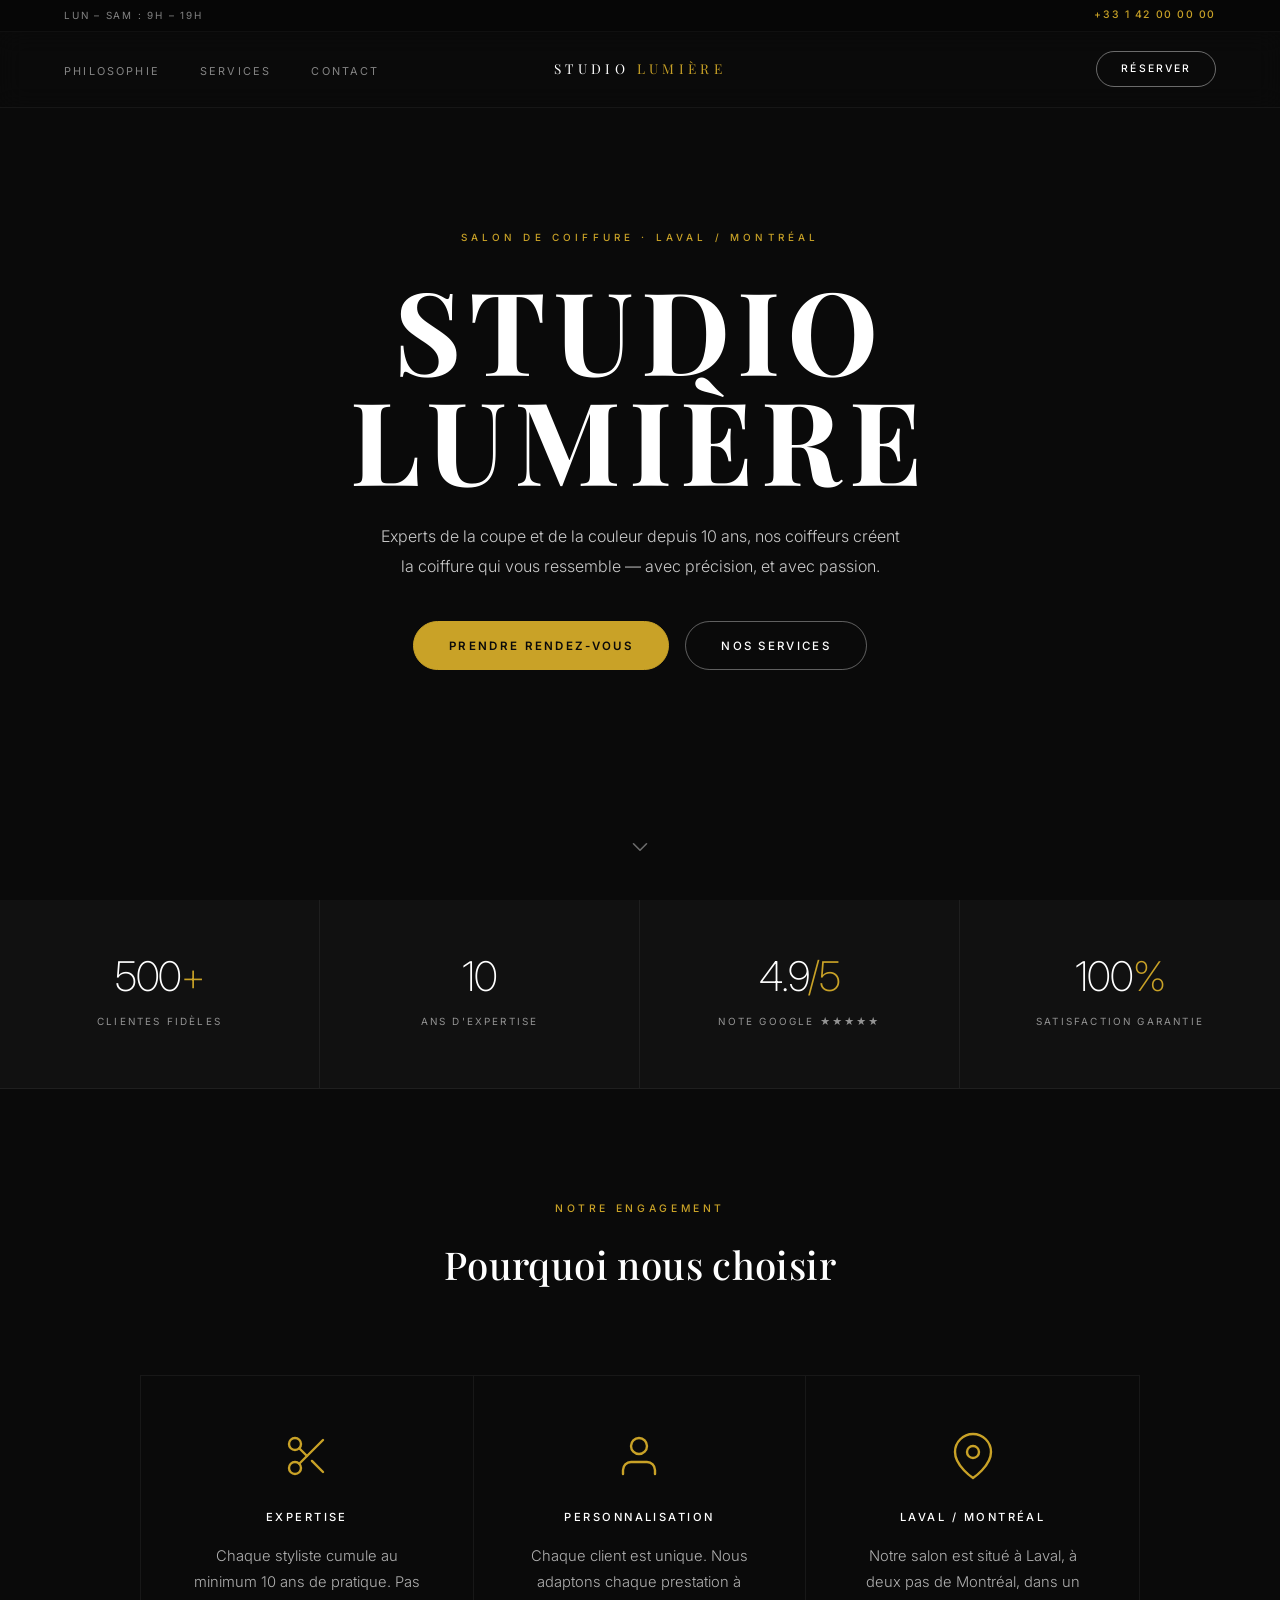
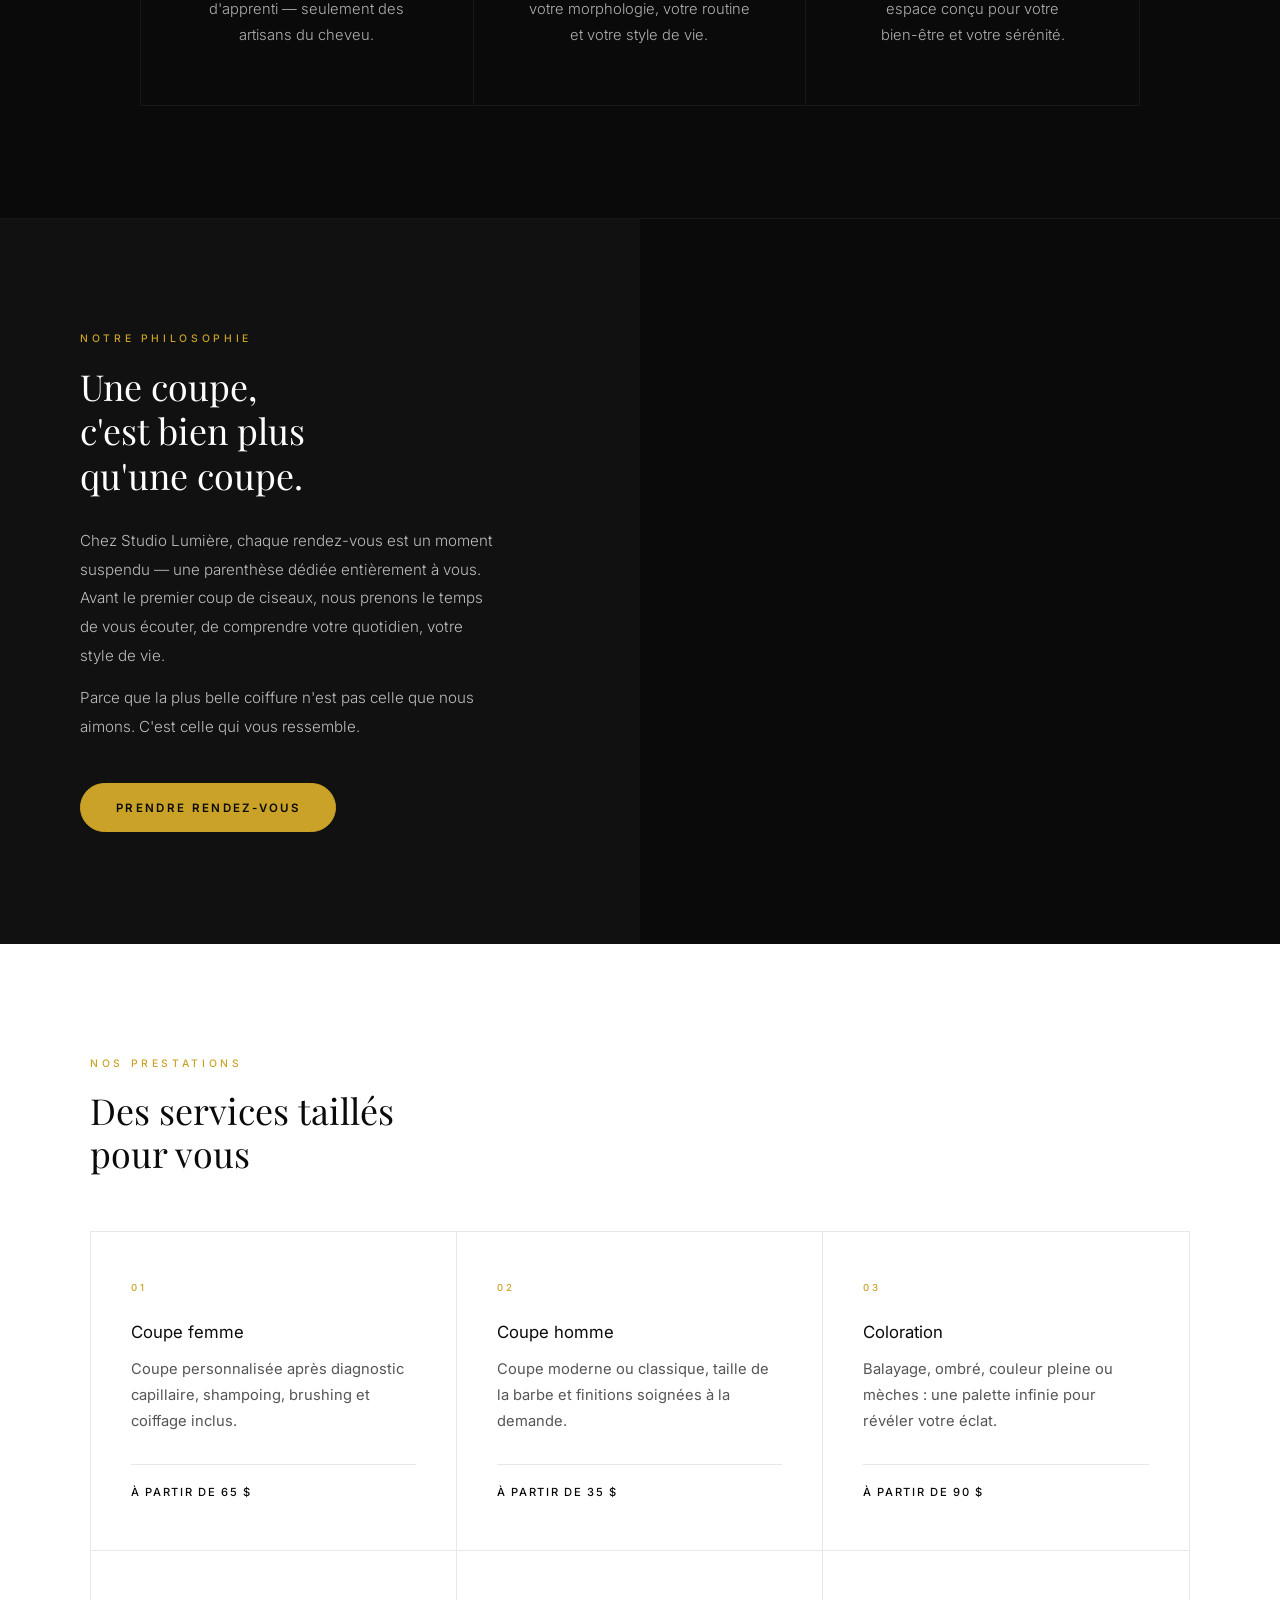
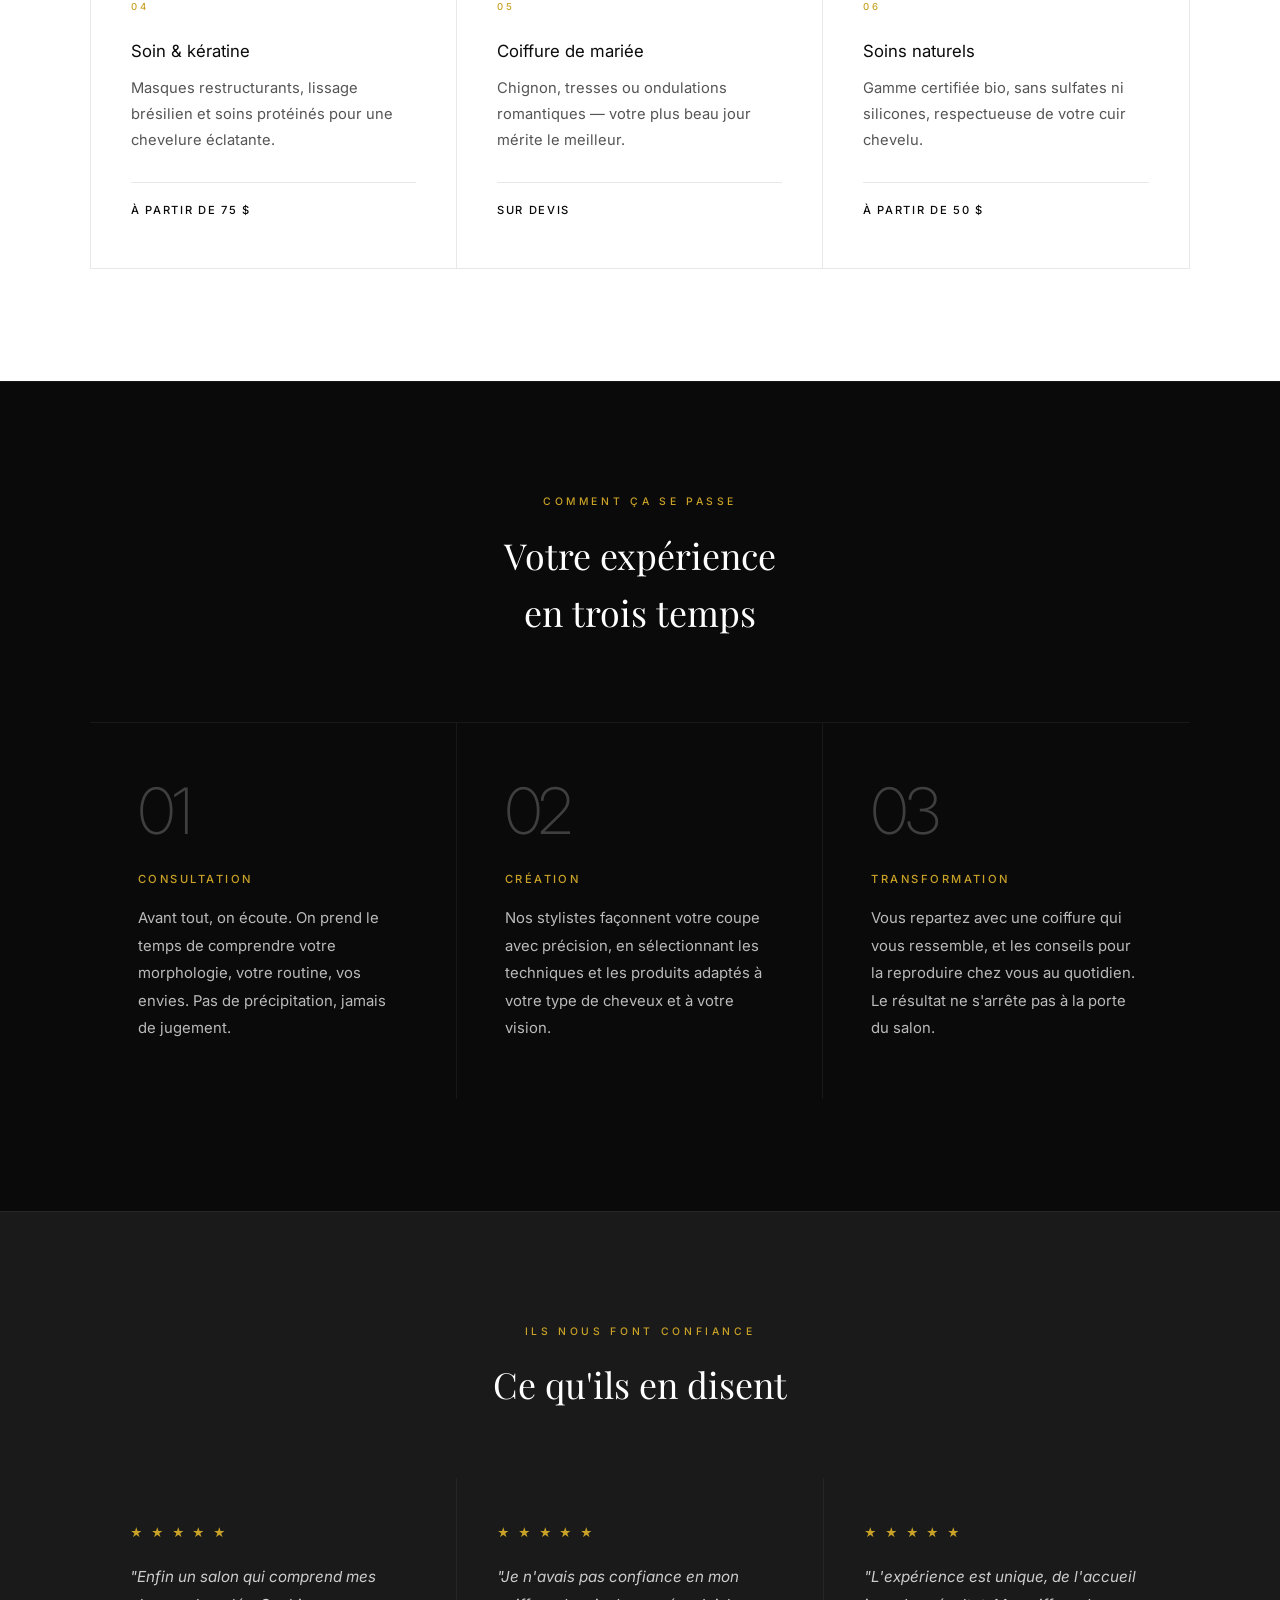
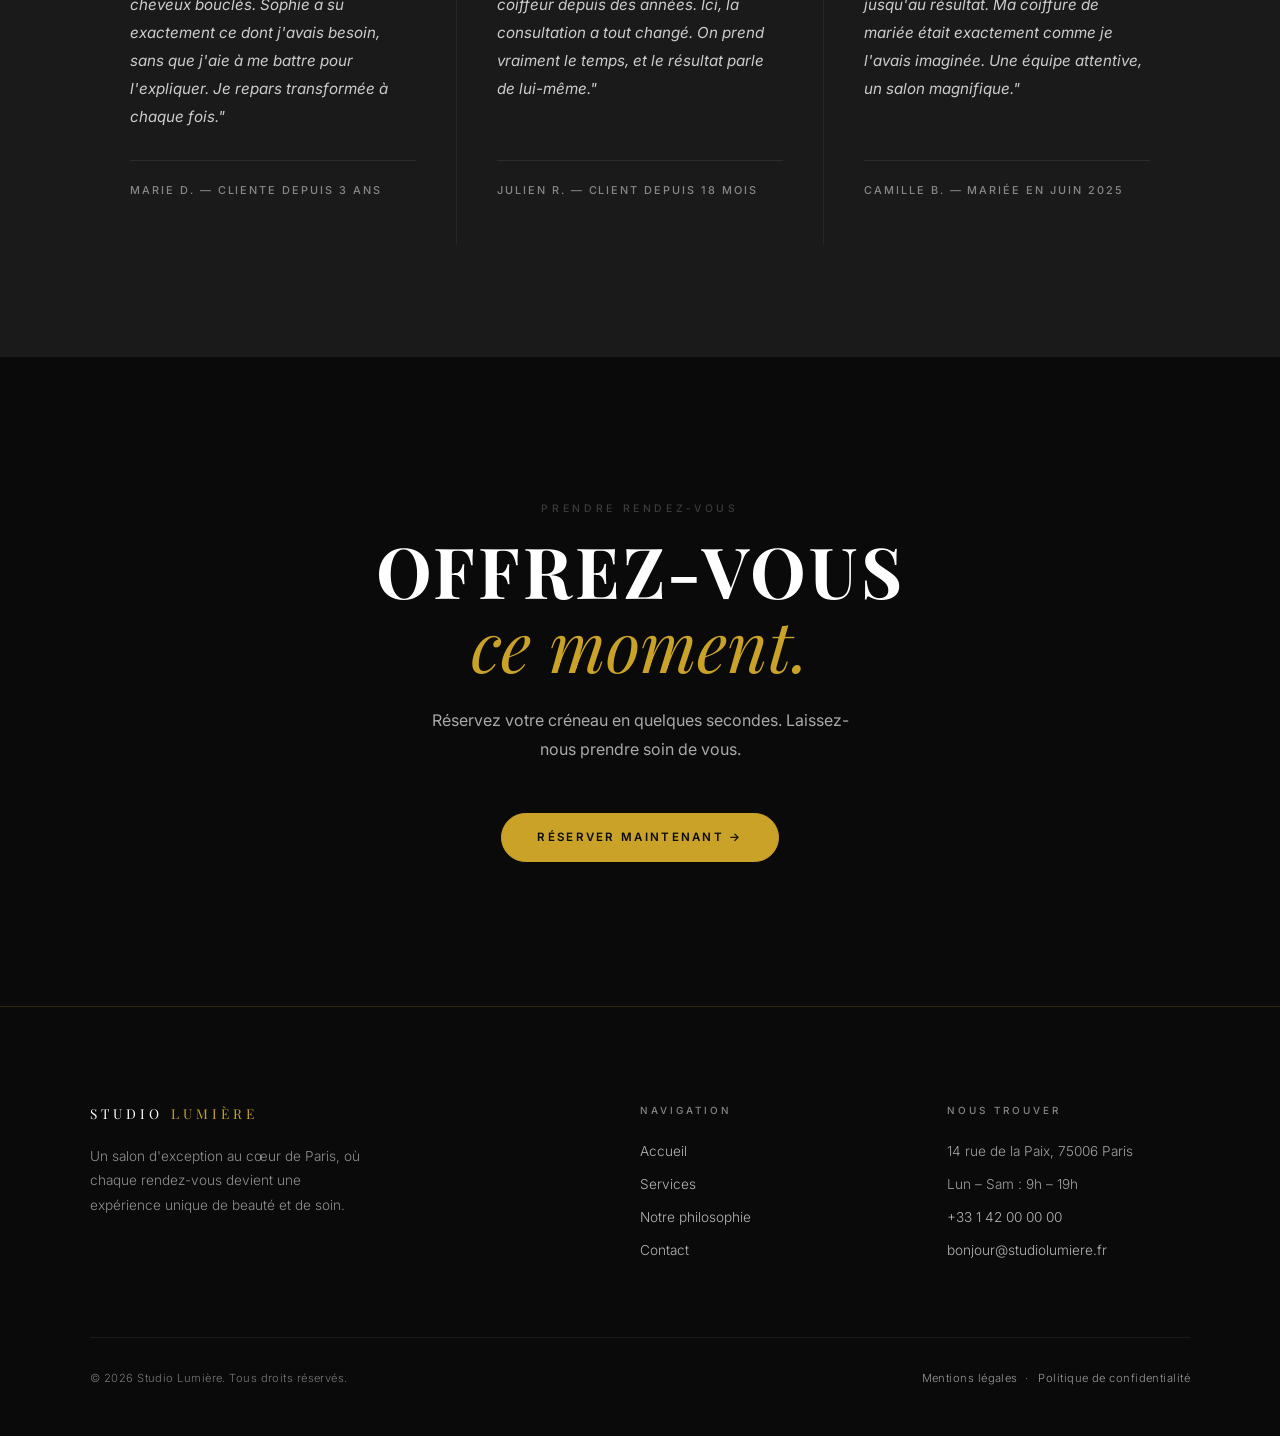
==== index.html @ d135a6b9 "Add files via upload" ====
<!DOCTYPE html>
<html lang="fr">
<head>
  <meta charset="UTF-8" />
  <meta name="viewport" content="width=device-width, initial-scale=1.0" />
  <title>Studio Lumière — Salon de Coiffure à Paris</title>
  <meta name="description" content="Studio Lumière, salon de coiffure à Laval / Montréal. Coupe, coloration, soins capillaires. Prenez rendez-vous en ligne." />
  <link rel="preconnect" href="https://fonts.googleapis.com" />
  <link rel="preconnect" href="https://fonts.gstatic.com" crossorigin />
  <link href="https://fonts.googleapis.com/css2?family=Playfair+Display:ital,wght@0,400;0,500;0,700;1,400;1,500&family=Inter:wght@300;400;500;600&display=swap" rel="stylesheet" />
  <link rel="stylesheet" href="style.css" />
  <style>

    /* ── PALETTE & TYPOGRAPHIE (override style.css) ── */
    :root {
      --gold:         #c9a227;
      --gold-dark:    #a88520;
      --black:        #0a0a0a;
      --topbar-h:     32px;
      /* Remplace Jost partout via la variable partagée */
      --font:         'Inter', 'Helvetica Neue', sans-serif;
      --font-display: 'Playfair Display', Georgia, serif;
    }

    body { background: var(--black); font-family: var(--font); }

    /* Playfair Display sur tous les titres principaux */
    .hero h1,
    .why-us-header h2,
    .promise-text h2,
    .services-header h2,
    .process-header h2,
    .testimonials-header h2,
    .cta-final h2,
    .nav-logo {
      font-family: var(--font-display);
    }

    /* ── TOP BAR ── */
    .top-bar {
      position: fixed;
      top: 0; left: 0; right: 0;
      z-index: 300;
      height: var(--topbar-h);
      background: #060606;
      display: flex;
      justify-content: space-between;
      align-items: center;
      padding: 0 4rem;
      border-bottom: 1px solid rgba(255,255,255,0.04);
    }

    .top-bar-hours {
      font-size: 0.62rem;
      letter-spacing: 0.18em;
      text-transform: uppercase;
      color: rgba(255,255,255,0.5);
      font-weight: 400;
    }

    .top-bar-phone {
      font-size: 0.65rem;
      letter-spacing: 0.15em;
      color: var(--gold);
      text-decoration: none;
      font-weight: 500;
      transition: opacity 0.2s;
    }
    .top-bar-phone:hover { opacity: 0.7; }

    /* ── NAV (3 colonnes : liens | logo | CTA) ── */
    nav {
      top: var(--topbar-h);
      display: grid;
      grid-template-columns: 1fr auto 1fr;
      align-items: center;
      padding: 1.2rem 4rem;
      background: rgba(10,10,10,0.9);
      backdrop-filter: blur(12px);
      -webkit-backdrop-filter: blur(12px);
    }

    .nav-links { justify-self: start; }

    nav .nav-logo {
      justify-self: center;
      font-size: 0.85rem;
      letter-spacing: 0.32em;
    }

    .footer-brand .nav-logo {
      justify-self: start;
      text-align: left;
    }

    .nav-cta { justify-self: end; }

    .nav-cta .btn {
      padding: 0.55rem 1.5rem;
      border-radius: 100px;
      font-size: 0.65rem;
      border-color: rgba(255,255,255,0.4);
    }
    .nav-cta .btn:hover {
      border-color: #fff;
      background: rgba(255,255,255,0.06);
    }

    /* ── PILL (modificateur) ── */
    .btn-pill { border-radius: 100px !important; }

    /* ── BOUTON OR PLEIN ── */
    .btn-gold-solid {
      background: var(--gold);
      color: #0a0a0a;
      border-color: var(--gold);
      font-weight: 600;
    }
    .btn-gold-solid:hover {
      background: var(--gold-dark);
      border-color: var(--gold-dark);
    }

    /* ── HERO ── */
    .hero {
      position: relative;
      height: 100vh;
      min-height: 620px;
      display: flex;
      align-items: center;
      justify-content: center;
      text-align: center;
      background: url('https://images.unsplash.com/photo-1560066984-138dadb4c035?w=1600&q=85') center/cover no-repeat;
      overflow: hidden;
    }

    .hero-overlay {
      position: absolute;
      inset: 0;
      background: linear-gradient(
        160deg,
        rgba(10,10,10,0.78) 0%,
        rgba(10,10,10,0.52) 45%,
        rgba(10,10,10,0.85) 100%
      );
    }

    .hero-content {
      position: relative;
      z-index: 2;
      padding: 0 2rem;
      max-width: 920px;
    }

    .hero-eyebrow {
      display: block;
      font-size: 0.62rem;
      letter-spacing: 0.42em;
      text-transform: uppercase;
      color: var(--gold);
      font-weight: 500;
      margin-bottom: 1.8rem;
    }

    .hero h1 {
      font-size: clamp(3.5rem, 9vw, 8rem);
      font-weight: 700;
      text-transform: uppercase;
      color: #fff;
      letter-spacing: 0.07em;
      line-height: 0.95;
      margin-bottom: 1.8rem;
    }

    .hero-desc {
      font-size: 1rem;
      line-height: 1.85;
      color: rgba(255,255,255,0.78);
      font-weight: 300;
      max-width: 520px;
      margin: 0 auto 2.5rem;
    }

    .hero-actions {
      display: flex;
      gap: 1rem;
      align-items: center;
      justify-content: center;
      flex-wrap: wrap;
    }

    /* Flèche scroll animée */
    @keyframes scrollBounce {
      0%, 100% { transform: translateX(-50%) translateY(0);  opacity: 0.35; }
      50%       { transform: translateX(-50%) translateY(8px); opacity: 0.75; }
    }

    .scroll-indicator {
      position: absolute;
      bottom: 2.5rem;
      left: 50%;
      transform: translateX(-50%);
      z-index: 2;
      color: rgba(255,255,255,0.4);
      animation: scrollBounce 2.2s ease-in-out infinite;
      cursor: pointer;
    }

    .scroll-indicator svg { width: 26px; height: 26px; display: block; }

    /* ── STATS ── */
    .stats {
      display: grid;
      grid-template-columns: repeat(4, 1fr);
      background: #111;
      border-bottom: 1px solid rgba(255,255,255,0.06);
    }

    .stat {
      padding: 3.5rem 2rem;
      text-align: center;
      border-right: 1px solid rgba(255,255,255,0.06);
    }
    .stat:last-child { border-right: none; }

    .stat-number {
      font-size: clamp(2rem, 3.2vw, 3rem);
      font-weight: 200;
      color: #fff;
      display: block;
      letter-spacing: -0.03em;
      line-height: 1;
      margin-bottom: 0.6rem;
    }
    .stat-number .accent { color: var(--gold); }

    .stat-label {
      font-size: 0.62rem;
      letter-spacing: 0.22em;
      text-transform: uppercase;
      color: rgba(255,255,255,0.55);
      font-weight: 400;
    }

    /* ── POURQUOI NOUS CHOISIR ── */
    .why-us {
      background: var(--black);
      padding: 7rem 4rem;
      border-bottom: 1px solid rgba(255,255,255,0.06);
    }

    .why-us-header {
      text-align: center;
      margin-bottom: 5rem;
    }

    .why-us-header h2 {
      font-size: clamp(1.8rem, 3vw, 2.6rem);
      font-weight: 500;
      color: #fff;
      letter-spacing: 0.01em;
      margin-top: 0.8rem;
    }

    .why-grid {
      display: grid;
      grid-template-columns: repeat(3, 1fr);
      max-width: 1000px;
      margin: 0 auto;
      border: 1px solid rgba(255,255,255,0.06);
    }

    .why-item {
      padding: 3.5rem 3rem;
      text-align: center;
      border-right: 1px solid rgba(255,255,255,0.06);
      transition: background 0.3s;
    }
    .why-item:last-child { border-right: none; }
    .why-item:hover { background: rgba(255,255,255,0.025); }

    .why-icon {
      width: 48px;
      height: 48px;
      margin: 0 auto 1.8rem;
      color: var(--gold);
    }

    .why-icon svg {
      width: 100%;
      height: 100%;
    }

    .why-item h3 {
      font-size: 0.7rem;
      font-weight: 500;
      color: #fff;
      text-transform: uppercase;
      letter-spacing: 0.22em;
      margin-bottom: 1rem;
    }

    .why-item p {
      font-size: 0.92rem;
      line-height: 1.8;
      color: rgba(255,255,255,0.68);
      font-weight: 300;
    }

    /* ── PROMESSE (fond charbon) ── */
    .promise {
      display: grid;
      grid-template-columns: 1fr 1fr;
    }

    .promise-text {
      padding: 7rem 5rem;
      display: flex;
      flex-direction: column;
      justify-content: center;
      background: #111;
    }

    .promise-text h2 {
      font-size: clamp(1.8rem, 2.8vw, 2.8rem);
      font-weight: 400;
      line-height: 1.25;
      color: #fff;
      letter-spacing: 0;
      margin-bottom: 1.8rem;
    }

    .promise-text p {
      font-size: 0.95rem;
      line-height: 1.9;
      color: rgba(255,255,255,0.72);
      font-weight: 300;
      max-width: 420px;
      margin-bottom: 0.8rem;
    }

    .promise-text .btn { margin-top: 1.8rem; align-self: flex-start; }

    .promise-photo {
      background: url('https://images.unsplash.com/photo-1562322140-8baeececf3df?w=900&q=85') center/cover no-repeat;
      min-height: 500px;
    }

    /* ── SERVICES (blanc — unique section de contraste) ── */
    .services {
      background: #fff;
      padding: 7rem 4rem;
    }

    .services-header {
      display: flex;
      justify-content: space-between;
      align-items: flex-end;
      max-width: 1100px;
      margin: 0 auto 3.5rem;
    }

    .services-header h2 {
      font-size: clamp(1.8rem, 2.8vw, 2.8rem);
      font-weight: 400;
      color: #0a0a0a;
      letter-spacing: 0;
      line-height: 1.2;
    }

    .services-grid {
      display: grid;
      grid-template-columns: repeat(3, 1fr);
      max-width: 1100px;
      margin: 0 auto;
      border: 1px solid #e8e8e6;
    }

    .service-card {
      background: #fff;
      padding: 3rem 2.5rem;
      border-right: 1px solid #e8e8e6;
      border-bottom: 1px solid #e8e8e6;
      transition: background 0.3s;
      position: relative;
      overflow: hidden;
    }

    .service-card::after {
      content: '';
      position: absolute;
      bottom: 0; left: 0;
      width: 0; height: 2px;
      background: var(--gold);
      transition: width 0.4s ease;
    }

    .service-card:hover { background: #f7f7f5; }
    .service-card:hover::after { width: 100%; }
    .service-card:nth-child(3n)    { border-right: none; }
    .service-card:nth-child(n+4)   { border-bottom: none; }

    .service-num {
      font-size: 0.6rem;
      letter-spacing: 0.3em;
      color: var(--gold);
      font-weight: 500;
      display: block;
      margin-bottom: 1.5rem;
    }

    .service-card h3 {
      font-size: 1.05rem;
      font-weight: 400;
      color: #0a0a0a;
      margin-bottom: 0.7rem;
    }

    .service-card p {
      font-size: 0.92rem;
      line-height: 1.75;
      color: #555;
      font-weight: 400;
      margin-bottom: 1.8rem;
    }

    .service-price {
      font-size: 0.7rem;
      font-weight: 500;
      letter-spacing: 0.15em;
      text-transform: uppercase;
      color: #0a0a0a;
      padding-top: 1.2rem;
      border-top: 1px solid #e8e8e6;
      display: block;
    }

    /* ── PROCESSUS (fond noir) ── */
    .process {
      background: var(--black);
      padding: 7rem 4rem;
      border-top: 1px solid rgba(255,255,255,0.06);
    }

    .process-header {
      text-align: center;
      max-width: 500px;
      margin: 0 auto 5rem;
    }

    .process-header h2 {
      font-size: clamp(1.8rem, 2.8vw, 2.8rem);
      font-weight: 400;
      color: #fff;
      letter-spacing: 0;
    }

    .process-grid {
      display: grid;
      grid-template-columns: repeat(3, 1fr);
      max-width: 1100px;
      margin: 0 auto;
      border-top: 1px solid rgba(255,255,255,0.06);
    }

    .process-step {
      padding: 3.5rem 3rem;
      border-right: 1px solid rgba(255,255,255,0.06);
    }
    .process-step:last-child { border-right: none; }

    .process-num {
      font-size: 4rem;
      font-weight: 200;
      color: rgba(255,255,255,0.22);
      display: block;
      line-height: 1;
      margin-bottom: 1.8rem;
      letter-spacing: -0.05em;
    }

    .process-step h3 {
      font-size: 0.7rem;
      font-weight: 500;
      color: var(--gold);
      letter-spacing: 0.22em;
      text-transform: uppercase;
      margin-bottom: 1rem;
    }

    .process-step p {
      font-size: 0.93rem;
      line-height: 1.85;
      color: rgba(255,255,255,0.72);
      font-weight: 400;
    }

    /* ── TÉMOIGNAGES (charbon) ── */
    .testimonials {
      background: #1a1a1a;
      padding: 7rem 4rem;
      border-top: 1px solid rgba(255,255,255,0.05);
    }

    .testimonials-header {
      text-align: center;
      margin-bottom: 4rem;
    }

    .testimonials-header h2 {
      font-size: clamp(1.8rem, 2.8vw, 2.8rem);
      font-weight: 400;
      color: #fff;
      letter-spacing: 0;
    }

    .testimonials-grid {
      display: grid;
      grid-template-columns: repeat(3, 1fr);
      gap: 1px;
      max-width: 1100px;
      margin: 0 auto;
      background: rgba(255,255,255,0.05);
    }

    .testimonial-card {
      background: #1a1a1a;
      padding: 2.8rem 2.5rem;
      display: flex;
      flex-direction: column;
    }

    .testimonial-stars {
      color: var(--gold);
      font-size: 0.75rem;
      letter-spacing: 0.2em;
      display: block;
      margin-bottom: 1.3rem;
    }

    .testimonial-text {
      font-size: 0.95rem;
      line-height: 1.85;
      color: rgba(255,255,255,0.78);
      font-weight: 400;
      font-style: italic;
      flex: 1;
      margin-bottom: 1.8rem;
    }

    .testimonial-author {
      font-size: 0.68rem;
      font-weight: 500;
      letter-spacing: 0.18em;
      text-transform: uppercase;
      color: rgba(255,255,255,0.48);
      padding-top: 1.3rem;
      border-top: 1px solid rgba(255,255,255,0.08);
      display: block;
    }

    /* ── CTA FINAL ── */
    .cta-final {
      background: var(--black);
      padding: 9rem 4rem;
      text-align: center;
      border-top: 1px solid rgba(255,255,255,0.06);
    }

    .cta-final .section-eyebrow { color: rgba(255,255,255,0.2); }

    .cta-final h2 {
      font-size: clamp(2.8rem, 5.5vw, 5rem);
      font-weight: 700;
      color: #fff;
      text-transform: uppercase;
      letter-spacing: 0.04em;
      line-height: 1.05;
      margin-bottom: 1.5rem;
    }

    .cta-final h2 em {
      font-style: italic;
      font-weight: 400;
      text-transform: none;
      letter-spacing: 0;
      color: var(--gold);
    }

    .cta-final p {
      font-size: 1rem;
      color: rgba(255,255,255,0.65);
      font-weight: 400;
      max-width: 440px;
      margin: 0 auto 3rem;
      line-height: 1.85;
    }

    /* ── FOOTER ── */
    footer {
      border-top: 1px solid rgba(201,162,39,0.2);
    }

    /* Meilleur contraste texte footer */
    .footer-brand p       { color: rgba(255,255,255,0.55) !important; }
    .footer-col h4        { color: rgba(255,255,255,0.5)  !important; }
    .footer-col ul li     { color: rgba(255,255,255,0.62) !important; }
    .footer-col ul li a   { color: rgba(255,255,255,0.7)  !important; }
    .footer-bottom        { color: rgba(255,255,255,0.45) !important; }
    .footer-bottom a      { color: rgba(255,255,255,0.58) !important; }

    /* ── RESPONSIVE ── */
    @media (max-width: 900px) {
      .top-bar { padding: 0 1.5rem; }
      .top-bar-hours { display: none; }

      nav {
        display: flex;
        justify-content: center;
        padding: 1rem 1.5rem;
      }
      .nav-links { display: none; }
      .nav-cta   { display: none; }

      .hero h1 { font-size: clamp(2.8rem, 10vw, 4.5rem); letter-spacing: 0.04em; line-height: 0.95; }

      .stats { grid-template-columns: repeat(2, 1fr); }
      .stat  { border-right: none; border-bottom: 1px solid rgba(255,255,255,0.06); }
      .stat:nth-child(odd)    { border-right: 1px solid rgba(255,255,255,0.06); }
      .stat:nth-child(3),
      .stat:nth-child(4)      { border-bottom: none; }

      .why-us   { padding: 5rem 1.5rem; }
      .why-grid { grid-template-columns: 1fr; }
      .why-item { border-right: none; border-bottom: 1px solid rgba(255,255,255,0.06); }
      .why-item:last-child { border-bottom: none; }

      .promise              { grid-template-columns: 1fr; }
      .promise-photo        { min-height: 300px; order: -1; }
      .promise-text         { padding: 4rem 1.5rem; }
      .promise-text p       { max-width: 100%; }

      .services             { padding: 5rem 1.5rem; }
      .services-header      { flex-direction: column; align-items: flex-start; gap: 1.5rem; }
      .services-grid        { grid-template-columns: 1fr; }
      .service-card         { border-right: none !important; }
      .service-card:last-child { border-bottom: none !important; }

      .process              { padding: 5rem 1.5rem; }
      .process-grid         { grid-template-columns: 1fr; border-top: none; }
      .process-step         { border-right: none; border-top: 1px solid rgba(255,255,255,0.06); }

      .testimonials         { padding: 5rem 1.5rem; }
      .testimonials-grid    { grid-template-columns: 1fr; }

      .cta-final            { padding: 6rem 1.5rem; }
    }
  </style>
</head>
<body>

  <!-- TOP BAR -->
  <div class="top-bar">
    <span class="top-bar-hours">Lun – Sam : 9h – 19h</span>
    <a href="tel:+33142000000" class="top-bar-phone">+33 1 42 00 00 00</a>
  </div>


  <!-- NAVIGATION (liens | logo centré | CTA pilule) -->
  <nav>
    <ul class="nav-links">
      <li><a href="#philosophie">Philosophie</a></li>
      <li><a href="#services">Services</a></li>
      <li><a href="#contact">Contact</a></li>
    </ul>

    <a href="index.html" class="nav-logo">Studio <span class="accent">Lumière</span></a>

    <div class="nav-cta">
      <a href="https://cal.com/rayan-vqnpnn" target="_blank" rel="noopener noreferrer" class="btn btn-outline-white">Réserver</a>
    </div>
  </nav>


  <!-- ① HERO — Photo pleine hauteur + overlay + nom en grand -->
  <section class="hero">
    <div class="hero-overlay"></div>

    <div class="hero-content">
      <span class="hero-eyebrow">Salon de coiffure · Laval / Montréal</span>
      <h1>Studio Lumière</h1>
      <p class="hero-desc">
        Experts de la coupe et de la couleur depuis 10 ans,
        nos coiffeurs créent la coiffure qui vous ressemble —
        avec précision, et avec passion.
      </p>
      <div class="hero-actions">
        <a href="https://cal.com/rayan-vqnpnn" target="_blank" rel="noopener noreferrer" class="btn btn-gold-solid btn-pill">Prendre rendez-vous</a>
        <a href="#services" class="btn btn-outline-white btn-pill">Nos services</a>
      </div>
    </div>

    <a href="#stats" class="scroll-indicator" aria-label="Défiler vers le bas">
      <svg viewBox="0 0 24 24" fill="none" stroke="currentColor" stroke-width="1.5" stroke-linecap="round" stroke-linejoin="round">
        <polyline points="6 9 12 15 18 9"></polyline>
      </svg>
    </a>
  </section>


  <!-- ② STATS — Preuve immédiate -->
  <div class="stats" id="stats" aria-label="Chiffres clés">
    <div class="stat">
      <span class="stat-number">500<span class="accent">+</span></span>
      <span class="stat-label">Clientes fidèles</span>
    </div>
    <div class="stat">
      <span class="stat-number">10</span>
      <span class="stat-label">Ans d'expertise</span>
    </div>
    <div class="stat">
      <span class="stat-number">4.9<span class="accent">/5</span></span>
      <span class="stat-label">Note Google ★★★★★</span>
    </div>
    <div class="stat">
      <span class="stat-number">100<span class="accent">%</span></span>
      <span class="stat-label">Satisfaction garantie</span>
    </div>
  </div>


  <!-- ③ POURQUOI NOUS CHOISIR — Différenciation -->
  <section class="why-us">
    <div class="why-us-header">
      <span class="section-eyebrow">Notre engagement</span>
      <h2>Pourquoi nous choisir</h2>
    </div>

    <div class="why-grid">
      <div class="why-item">
        <div class="why-icon">
          <svg viewBox="0 0 24 24" fill="none" stroke="currentColor" stroke-width="1.2" stroke-linecap="round" stroke-linejoin="round">
            <circle cx="6" cy="6" r="3"/>
            <circle cx="6" cy="18" r="3"/>
            <line x1="20" y1="4" x2="8.12" y2="15.88"/>
            <line x1="14.47" y1="14.48" x2="20" y2="20"/>
            <line x1="8.12" y1="8.12" x2="12" y2="12"/>
          </svg>
        </div>
        <h3>Expertise</h3>
        <p>Chaque styliste cumule au minimum 10 ans de pratique. Pas d'apprenti — seulement des artisans du cheveu.</p>
      </div>

      <div class="why-item">
        <div class="why-icon">
          <svg viewBox="0 0 24 24" fill="none" stroke="currentColor" stroke-width="1.2" stroke-linecap="round" stroke-linejoin="round">
            <path d="M20 21v-2a4 4 0 0 0-4-4H8a4 4 0 0 0-4 4v2"/>
            <circle cx="12" cy="7" r="4"/>
          </svg>
        </div>
        <h3>Personnalisation</h3>
        <p>Chaque client est unique. Nous adaptons chaque prestation à votre morphologie, votre routine et votre style de vie.</p>
      </div>

      <div class="why-item">
        <div class="why-icon">
          <svg viewBox="0 0 24 24" fill="none" stroke="currentColor" stroke-width="1.2" stroke-linecap="round" stroke-linejoin="round">
            <path d="M21 10c0 7-9 13-9 13s-9-6-9-13a9 9 0 0 1 18 0z"/>
            <circle cx="12" cy="10" r="3"/>
          </svg>
        </div>
        <h3>Laval / Montréal</h3>
        <p>Notre salon est situé à Laval, à deux pas de Montréal, dans un espace conçu pour votre bien-être et votre sérénité.</p>
      </div>
    </div>
  </section>


  <!-- ④ PROMESSE — Émotion, fond charbon -->
  <section class="promise" id="philosophie">
    <div class="promise-text">
      <span class="section-eyebrow">Notre philosophie</span>
      <h2>Une coupe,<br>c'est bien plus<br>qu'une coupe.</h2>
      <p>
        Chez Studio Lumière, chaque rendez-vous est un moment suspendu —
        une parenthèse dédiée entièrement à vous. Avant le premier coup de
        ciseaux, nous prenons le temps de vous écouter, de comprendre votre
        quotidien, votre style de vie.
      </p>
      <p>
        Parce que la plus belle coiffure n'est pas celle que nous aimons.
        C'est celle qui vous ressemble.
      </p>
      <a href="https://cal.com/rayan-vqnpnn" target="_blank" rel="noopener noreferrer" class="btn btn-gold-solid btn-pill">Prendre rendez-vous</a>
    </div>
    <div class="promise-photo" role="img" aria-label="Styliste travaillant sur une cliente"></div>
  </section>


  <!-- ⑤ SERVICES — Section blanche (contraste) -->
  <section class="services" id="services">
    <div class="services-header">
      <div>
        <span class="section-eyebrow">Nos prestations</span>
        <h2>Des services taillés<br>pour vous</h2>
      </div>
    </div>

    <div class="services-grid">
      <div class="service-card">
        <span class="service-num">01</span>
        <h3>Coupe femme</h3>
        <p>Coupe personnalisée après diagnostic capillaire, shampoing, brushing et coiffage inclus.</p>
        <span class="service-price">À partir de 65 $</span>
      </div>
      <div class="service-card">
        <span class="service-num">02</span>
        <h3>Coupe homme</h3>
        <p>Coupe moderne ou classique, taille de la barbe et finitions soignées à la demande.</p>
        <span class="service-price">À partir de 35 $</span>
      </div>
      <div class="service-card">
        <span class="service-num">03</span>
        <h3>Coloration</h3>
        <p>Balayage, ombré, couleur pleine ou mèches : une palette infinie pour révéler votre éclat.</p>
        <span class="service-price">À partir de 90 $</span>
      </div>
      <div class="service-card">
        <span class="service-num">04</span>
        <h3>Soin &amp; kératine</h3>
        <p>Masques restructurants, lissage brésilien et soins protéinés pour une chevelure éclatante.</p>
        <span class="service-price">À partir de 75 $</span>
      </div>
      <div class="service-card">
        <span class="service-num">05</span>
        <h3>Coiffure de mariée</h3>
        <p>Chignon, tresses ou ondulations romantiques — votre plus beau jour mérite le meilleur.</p>
        <span class="service-price">Sur devis</span>
      </div>
      <div class="service-card">
        <span class="service-num">06</span>
        <h3>Soins naturels</h3>
        <p>Gamme certifiée bio, sans sulfates ni silicones, respectueuse de votre cuir chevelu.</p>
        <span class="service-price">À partir de 50 $</span>
      </div>
    </div>
  </section>


  <!-- ⑥ PROCESSUS — Réassurance, fond noir -->
  <section class="process">
    <div class="process-header">
      <span class="section-eyebrow">Comment ça se passe</span>
      <h2>Votre expérience<br>en trois temps</h2>
    </div>

    <div class="process-grid">
      <div class="process-step">
        <span class="process-num">01</span>
        <h3>Consultation</h3>
        <p>Avant tout, on écoute. On prend le temps de comprendre votre morphologie, votre routine, vos envies. Pas de précipitation, jamais de jugement.</p>
      </div>
      <div class="process-step">
        <span class="process-num">02</span>
        <h3>Création</h3>
        <p>Nos stylistes façonnent votre coupe avec précision, en sélectionnant les techniques et les produits adaptés à votre type de cheveux et à votre vision.</p>
      </div>
      <div class="process-step">
        <span class="process-num">03</span>
        <h3>Transformation</h3>
        <p>Vous repartez avec une coiffure qui vous ressemble, et les conseils pour la reproduire chez vous au quotidien. Le résultat ne s'arrête pas à la porte du salon.</p>
      </div>
    </div>
  </section>


  <!-- ⑦ TÉMOIGNAGES — Preuve sociale, fond charbon -->
  <section class="testimonials">
    <div class="testimonials-header">
      <span class="section-eyebrow">Ils nous font confiance</span>
      <h2>Ce qu'ils en disent</h2>
    </div>

    <div class="testimonials-grid">
      <div class="testimonial-card">
        <span class="testimonial-stars">★ ★ ★ ★ ★</span>
        <p class="testimonial-text">"Enfin un salon qui comprend mes cheveux bouclés. Sophie a su exactement ce dont j'avais besoin, sans que j'aie à me battre pour l'expliquer. Je repars transformée à chaque fois."</p>
        <span class="testimonial-author">Marie D. — Cliente depuis 3 ans</span>
      </div>
      <div class="testimonial-card">
        <span class="testimonial-stars">★ ★ ★ ★ ★</span>
        <p class="testimonial-text">"Je n'avais pas confiance en mon coiffeur depuis des années. Ici, la consultation a tout changé. On prend vraiment le temps, et le résultat parle de lui-même."</p>
        <span class="testimonial-author">Julien R. — Client depuis 18 mois</span>
      </div>
      <div class="testimonial-card">
        <span class="testimonial-stars">★ ★ ★ ★ ★</span>
        <p class="testimonial-text">"L'expérience est unique, de l'accueil jusqu'au résultat. Ma coiffure de mariée était exactement comme je l'avais imaginée. Une équipe attentive, un salon magnifique."</p>
        <span class="testimonial-author">Camille B. — Mariée en juin 2025</span>
      </div>
    </div>
  </section>


  <!-- ⑧ CTA FINAL — Conversion, fond noir, pilule dorée -->
  <section class="cta-final">
    <span class="section-eyebrow">Prendre rendez-vous</span>
    <h2>Offrez-vous<br><em>ce moment.</em></h2>
    <p>Réservez votre créneau en quelques secondes. Laissez-nous prendre soin de vous.</p>
    <a href="https://cal.com/rayan-vqnpnn" target="_blank" rel="noopener noreferrer" class="btn btn-gold-solid btn-pill">Réserver maintenant &rarr;</a>
  </section>


  <!-- ⑨ FOOTER -->
  <footer id="contact">
    <div class="footer-grid">
      <div class="footer-brand">
        <a href="index.html" class="nav-logo">Studio <span class="accent">Lumière</span></a>
        <p>Un salon d'exception au cœur de Paris, où chaque rendez-vous devient une expérience unique de beauté et de soin.</p>
      </div>

      <div class="footer-col">
        <h4>Navigation</h4>
        <ul>
          <li><a href="index.html">Accueil</a></li>
          <li><a href="#services">Services</a></li>
          <li><a href="#philosophie">Notre philosophie</a></li>
          <li><a href="#contact">Contact</a></li>
        </ul>
      </div>

      <div class="footer-col">
        <h4>Nous trouver</h4>
        <ul>
          <li>14 rue de la Paix, 75006 Paris</li>
          <li>Lun – Sam : 9h – 19h</li>
          <li><a href="tel:+33142000000">+33 1 42 00 00 00</a></li>
          <li><a href="mailto:bonjour@studiolumiere.fr">bonjour@studiolumiere.fr</a></li>
        </ul>
      </div>
    </div>

    <div class="footer-bottom">
      <span>&copy; 2026 Studio Lumière. Tous droits réservés.</span>
      <span>
        <a href="mentions-legales.html">Mentions légales</a>&nbsp;&nbsp;·&nbsp;&nbsp;
        <a href="confidentialite.html">Politique de confidentialité</a>
      </span>
    </div>
  </footer>

</body>
</html>
---- style.css ----
/* ── RESET & VARIABLES ── */
*, *::before, *::after { box-sizing: border-box; margin: 0; padding: 0; }

:root {
  --black:       #0d0d0d;
  --white:       #ffffff;
  --off-white:   #f7f7f5;
  --grey-border: #e8e8e6;
  --grey-mid:    #888;
  --gold:        #c9a96e;
  --gold-dark:   #b08950;
  --text:        #1a1a1a;
  --text-mid:    #666;
  --font: 'Jost', 'Helvetica Neue', Arial, sans-serif;
}

html { scroll-behavior: smooth; }

body {
  font-family: var(--font);
  color: var(--text);
  background: var(--white);
  font-weight: 300;
  line-height: 1.6;
  -webkit-font-smoothing: antialiased;
}

/* ── BOUTONS ── */
.btn {
  display: inline-block;
  padding: 0.9rem 2.2rem;
  font-size: 0.72rem;
  letter-spacing: 0.2em;
  text-transform: uppercase;
  text-decoration: none;
  font-weight: 500;
  font-family: var(--font);
  transition: background 0.25s, color 0.25s, border-color 0.25s;
  cursor: pointer;
  border: 1px solid transparent;
  white-space: nowrap;
}

.btn-dark { background: var(--black); color: var(--white); border-color: var(--black); }
.btn-dark:hover { background: var(--gold); border-color: var(--gold); }

.btn-gold { background: var(--gold); color: var(--white); border-color: var(--gold); }
.btn-gold:hover { background: var(--gold-dark); border-color: var(--gold-dark); }

.btn-outline { background: transparent; color: var(--text); border-color: var(--grey-border); }
.btn-outline:hover { border-color: var(--black); }

.btn-outline-white { background: transparent; color: var(--white); border-color: rgba(255,255,255,0.35); }
.btn-outline-white:hover { border-color: rgba(255,255,255,0.9); }

/* ── NAVIGATION ── */
nav {
  position: fixed;
  top: 0; left: 0; right: 0;
  z-index: 200;
  display: flex;
  justify-content: space-between;
  align-items: center;
  padding: 1.4rem 4rem;
  background: var(--black);
  border-bottom: 1px solid rgba(255,255,255,0.05);
}

.nav-logo {
  font-family: var(--font);
  font-size: 0.85rem;
  font-weight: 400;
  letter-spacing: 0.3em;
  text-transform: uppercase;
  color: var(--white);
  text-decoration: none;
}

.nav-logo .accent { color: var(--gold); }

.nav-links {
  list-style: none;
  display: flex;
  gap: 2.5rem;
  align-items: center;
}

.nav-links > li > a {
  color: rgba(255,255,255,0.5);
  text-decoration: none;
  font-size: 0.68rem;
  letter-spacing: 0.2em;
  text-transform: uppercase;
  font-weight: 400;
  transition: color 0.2s;
}
.nav-links > li > a:hover { color: var(--white); }
.nav-links .btn { padding: 0.6rem 1.5rem; }

/* ── EYEBROW (label de section) ── */
.section-eyebrow {
  font-size: 0.65rem;
  letter-spacing: 0.35em;
  text-transform: uppercase;
  color: var(--gold);
  font-weight: 500;
  display: block;
  margin-bottom: 1rem;
}

/* ── FOOTER ── */
footer {
  background: var(--black);
  padding: 6rem 4rem 3rem;
}

.footer-grid {
  display: grid;
  grid-template-columns: 2fr 1fr 1fr;
  gap: 4rem;
  max-width: 1100px;
  margin: 0 auto 4rem;
}

.footer-brand .nav-logo {
  display: block;
  margin-bottom: 1.2rem;
}

.footer-brand p {
  font-size: 0.85rem;
  line-height: 1.8;
  color: rgba(255,255,255,0.3);
  max-width: 280px;
}

.footer-col h4 {
  font-size: 0.62rem;
  letter-spacing: 0.3em;
  text-transform: uppercase;
  font-weight: 500;
  color: rgba(255,255,255,0.3);
  margin-bottom: 1.4rem;
}

.footer-col ul { list-style: none; }

.footer-col ul li {
  margin-bottom: 0.7rem;
  font-size: 0.85rem;
  font-weight: 300;
  color: rgba(255,255,255,0.4);
}

.footer-col ul li a {
  color: rgba(255,255,255,0.5);
  text-decoration: none;
  transition: color 0.2s;
}
.footer-col ul li a:hover { color: var(--gold); }

.footer-bottom {
  border-top: 1px solid rgba(255,255,255,0.07);
  padding-top: 2rem;
  display: flex;
  justify-content: space-between;
  align-items: center;
  max-width: 1100px;
  margin: 0 auto;
  font-size: 0.7rem;
  letter-spacing: 0.04em;
  color: rgba(255,255,255,0.25);
}

.footer-bottom a {
  color: rgba(255,255,255,0.35);
  text-decoration: none;
  transition: color 0.2s;
}
.footer-bottom a:hover { color: var(--gold); }

/* ── PAGES LÉGALES ── */
.legal-hero {
  background: var(--black);
  padding: 9rem 4rem 5rem;
  max-width: 100%;
}

.legal-hero .section-eyebrow { margin-bottom: 1rem; }

.legal-hero h1 {
  font-size: clamp(2rem, 4vw, 3.2rem);
  font-weight: 200;
  color: var(--white);
  letter-spacing: -0.01em;
  line-height: 1.1;
}

.legal-content {
  max-width: 720px;
  margin: 0 auto;
  padding: 5rem 4rem;
}

.legal-intro {
  font-size: 0.95rem;
  line-height: 1.9;
  color: var(--text-mid);
  font-weight: 300;
  padding-bottom: 3rem;
  border-bottom: 1px solid var(--grey-border);
  margin-bottom: 3rem;
}

.legal-section {
  margin-bottom: 3rem;
  padding-bottom: 3rem;
  border-bottom: 1px solid var(--grey-border);
}

.legal-section:last-of-type {
  border-bottom: none;
  margin-bottom: 0;
  padding-bottom: 0;
}

.legal-section h2 {
  font-size: 0.7rem;
  font-weight: 500;
  letter-spacing: 0.22em;
  text-transform: uppercase;
  color: var(--black);
  margin-bottom: 1.4rem;
}

.legal-section p {
  font-size: 0.9rem;
  line-height: 1.9;
  color: var(--text-mid);
  font-weight: 300;
  margin-bottom: 0.8rem;
}

.legal-section p:last-child { margin-bottom: 0; }

.legal-section ul {
  list-style: none;
  padding: 0;
  margin: 0.8rem 0;
}

.legal-section ul li {
  font-size: 0.9rem;
  line-height: 1.8;
  color: var(--text-mid);
  font-weight: 300;
  padding: 0.35rem 0 0.35rem 1.3rem;
  position: relative;
}

.legal-section ul li::before {
  content: '—';
  position: absolute;
  left: 0;
  color: var(--gold);
  font-size: 0.7rem;
  top: 0.5rem;
}

.placeholder {
  display: inline-block;
  background: #fef9ec;
  border: 1px dashed #e8b84b;
  padding: 0.05em 0.45em;
  border-radius: 2px;
  font-style: italic;
  color: #8a6914;
  font-size: 0.88em;
}

.legal-update {
  font-size: 0.72rem;
  color: var(--grey-mid);
  letter-spacing: 0.08em;
  margin-top: 4rem;
  padding-top: 2rem;
  border-top: 1px solid var(--grey-border);
}

/* ── RESPONSIVE GLOBAL ── */
@media (max-width: 900px) {
  nav { padding: 1rem 1.5rem; }
  .nav-links { display: none; }

  footer { padding: 4rem 1.5rem 2.5rem; }
  .footer-grid { grid-template-columns: 1fr; gap: 2.5rem; }
  .footer-bottom { flex-direction: column; gap: 0.8rem; text-align: center; }

  .legal-hero { padding: 7rem 1.5rem 3.5rem; }
  .legal-content { padding: 3rem 1.5rem; }
}
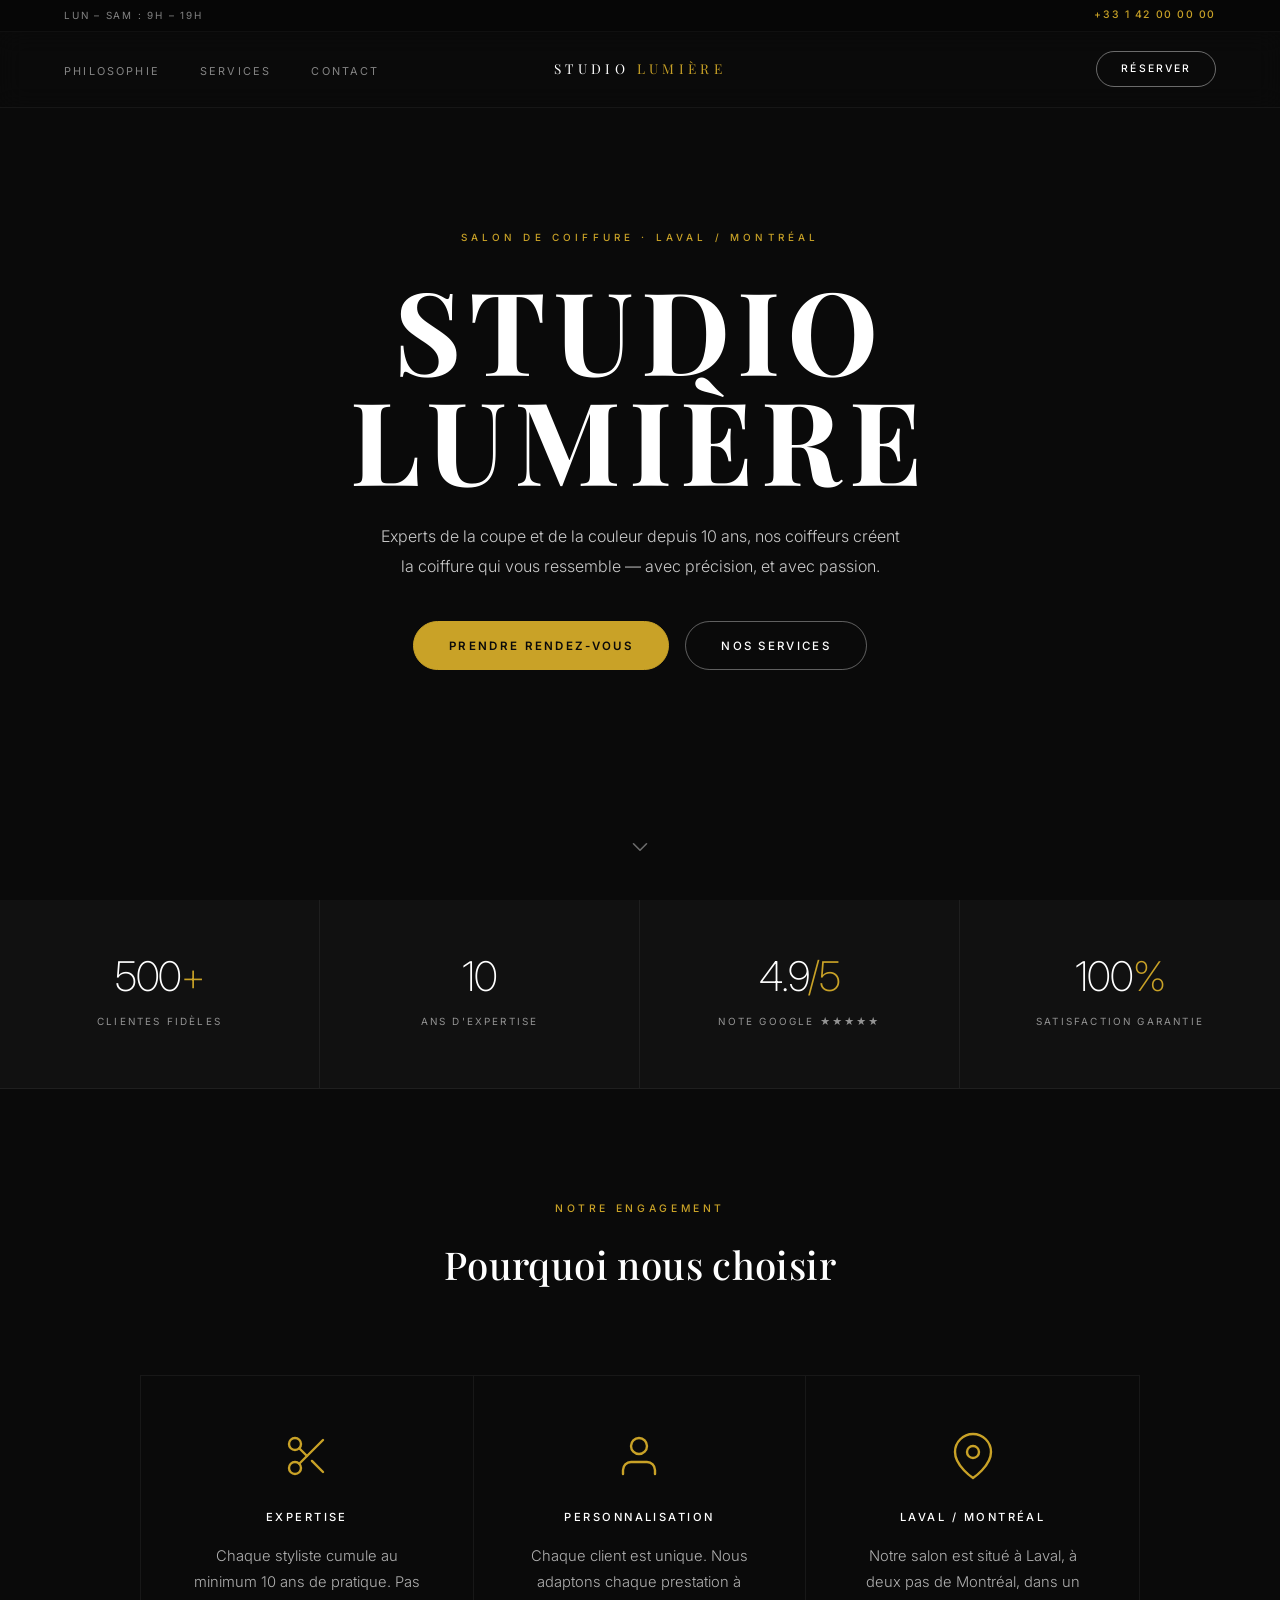
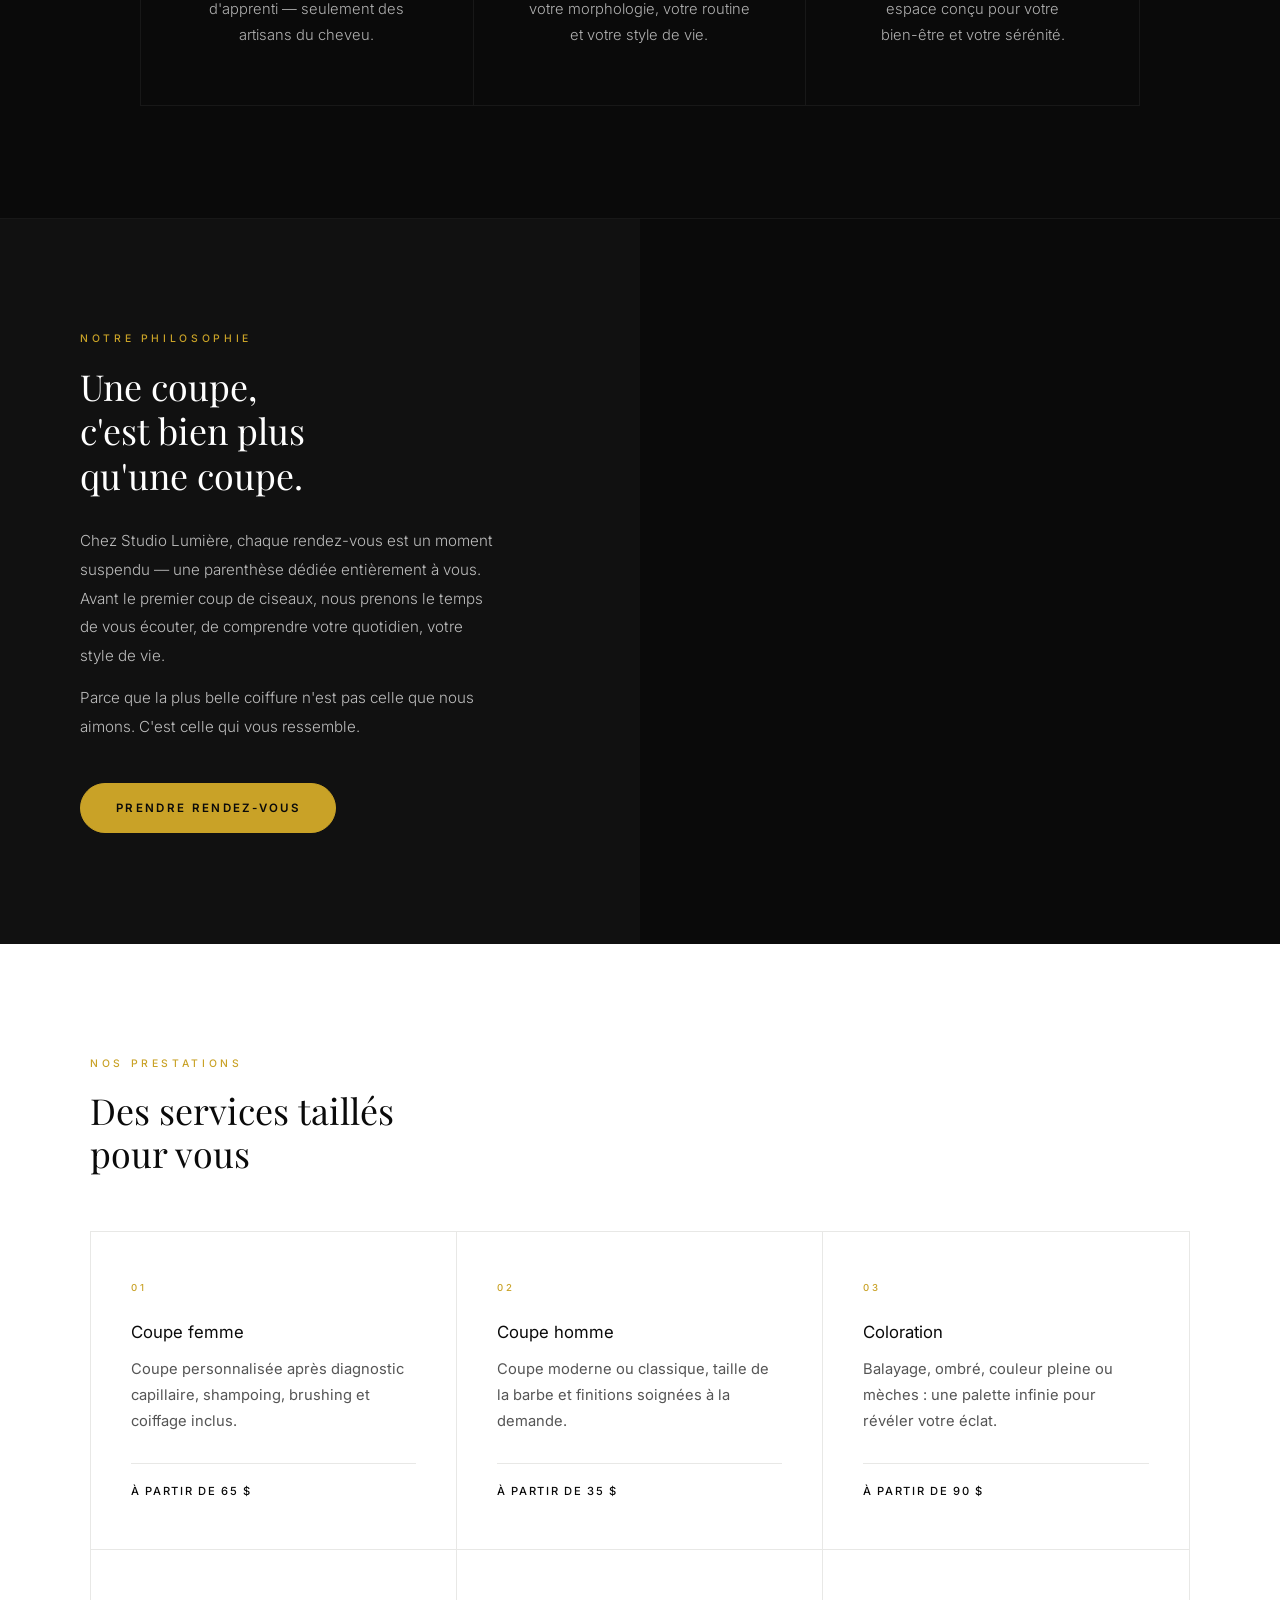
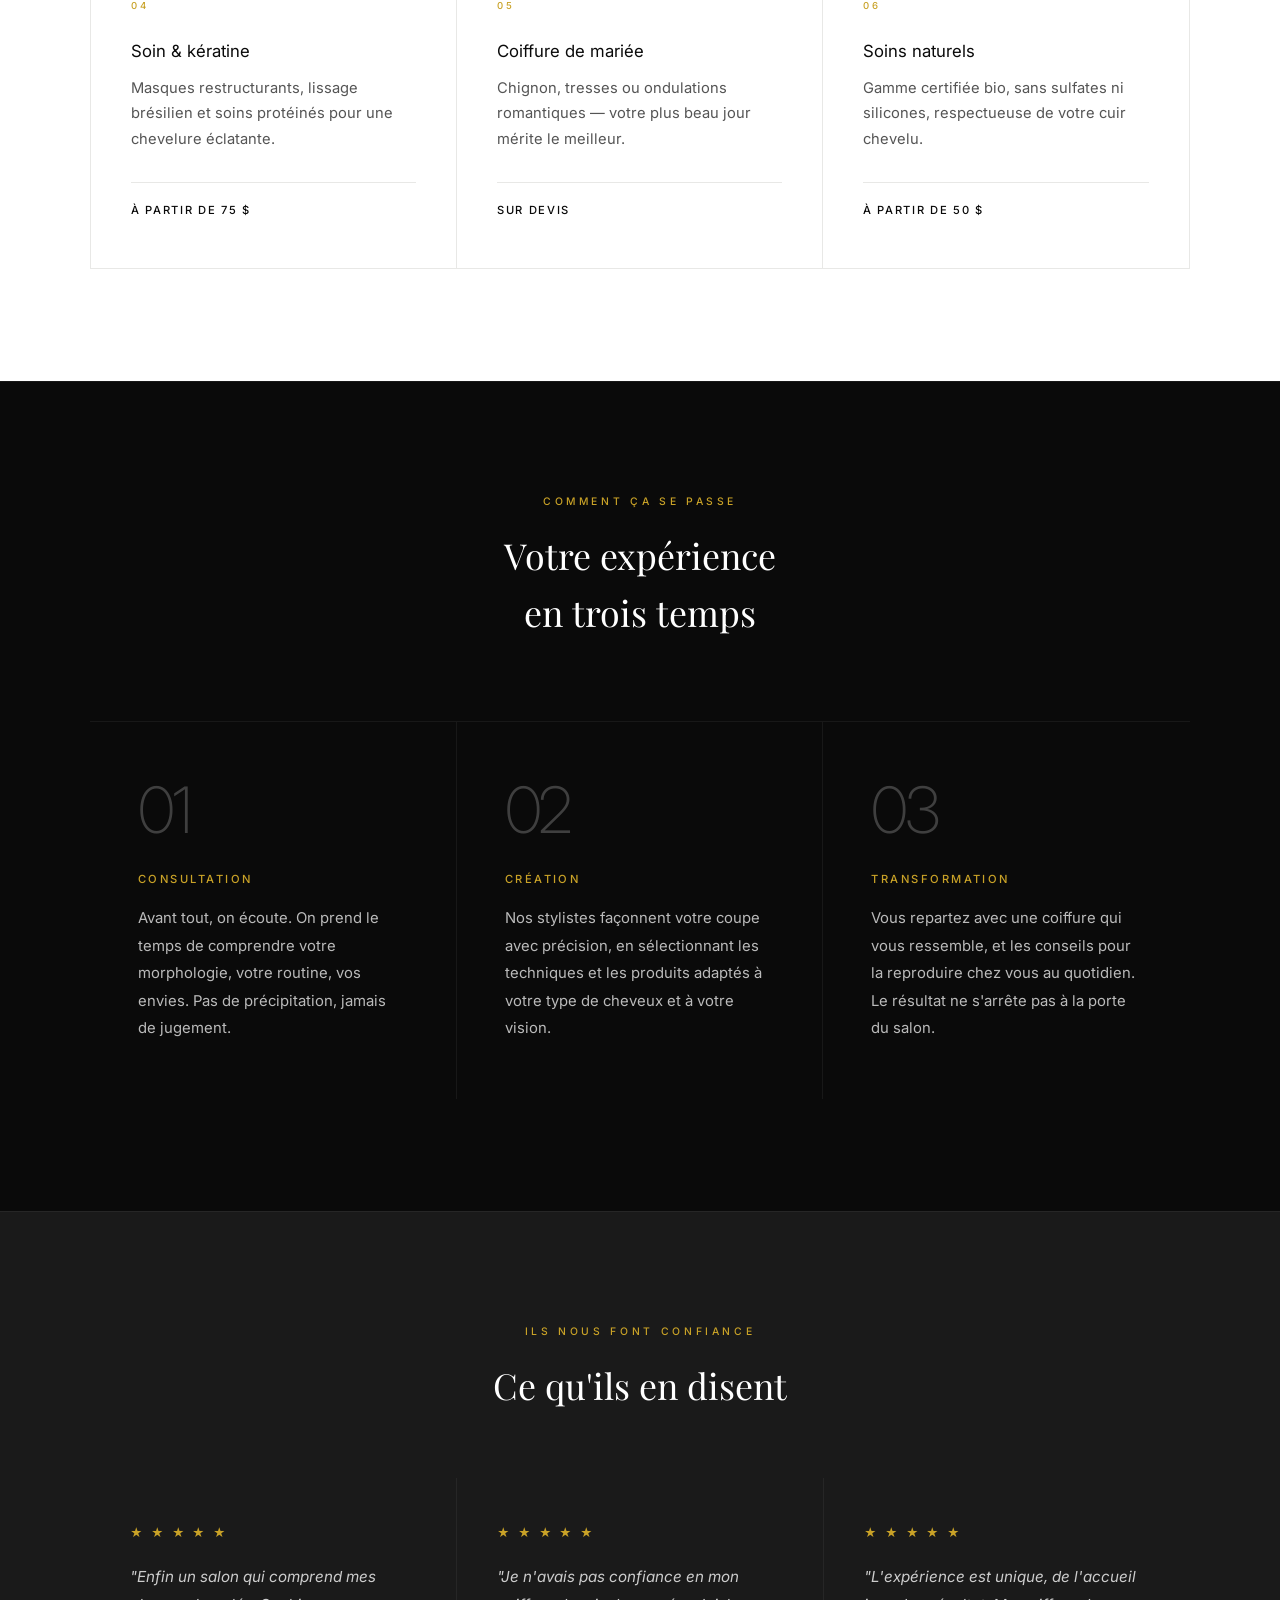
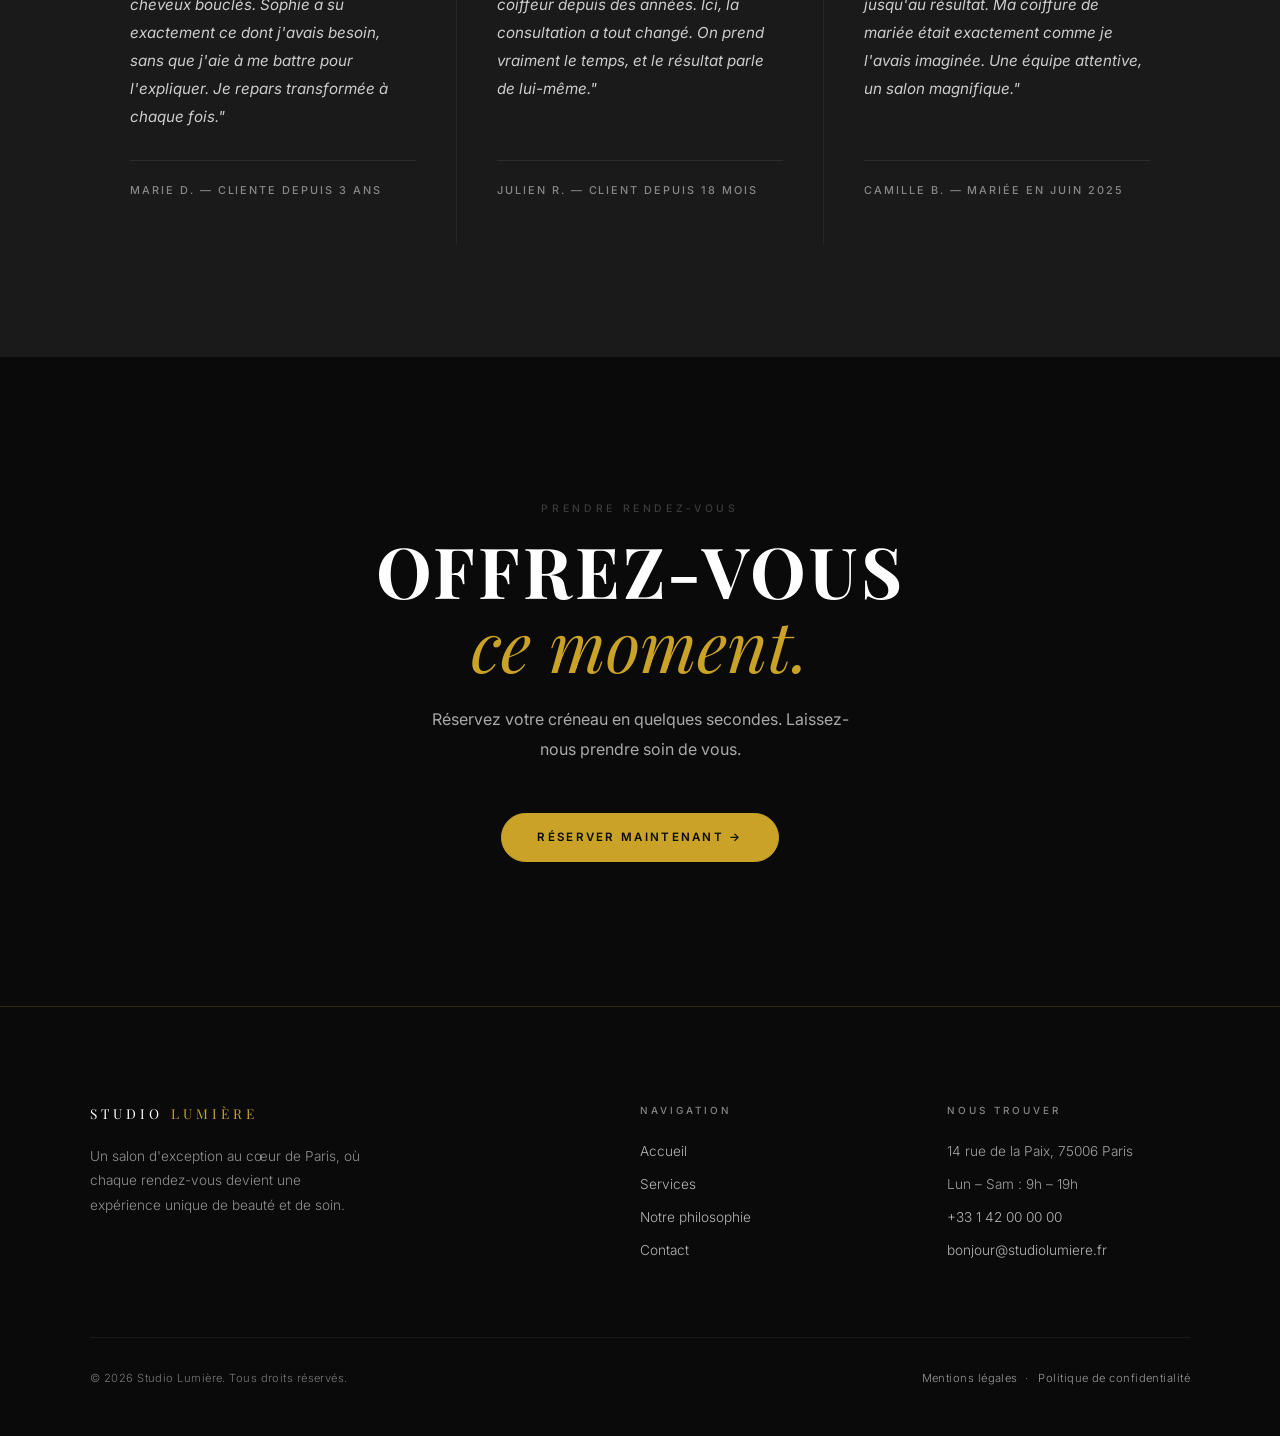
==== commit 2a692c52: "Add files via upload" ====
--- a/index.html
+++ b/index.html
@@ -9,6 +9,7 @@
   <link rel="preconnect" href="https://fonts.gstatic.com" crossorigin />
   <link href="https://fonts.googleapis.com/css2?family=Playfair+Display:ital,wght@0,400;0,500;0,700;1,400;1,500&family=Inter:wght@300;400;500;600&display=swap" rel="stylesheet" />
   <link rel="stylesheet" href="style.css" />
+  <link rel="stylesheet" href="animations.css" />
   <style>
 
     /* ── PALETTE & TYPOGRAPHIE (override style.css) ── */
@@ -948,5 +949,6 @@
     </div>
   </footer>
 
+  <script src="animations.js" defer></script>
 </body>
 </html>
--- a/animations.css
+++ b/animations.css
@@ -0,0 +1,84 @@
+/* ──────────────────────────────────────────
+   RIDEAU D'OUVERTURE
+────────────────────────────────────────── */
+
+.curtain {
+  position: fixed;
+  inset: 0;
+  z-index: 9999;
+  overflow: hidden;
+}
+
+.curtain-panel {
+  position: absolute;
+  top: 0;
+  width: 50%;
+  height: 100%;
+  background: #0a0a0a;
+  transition: transform 1.1s cubic-bezier(0.77, 0, 0.175, 1);
+  will-change: transform;
+}
+
+.curtain-panel--left  { left: 0; }
+.curtain-panel--right { right: 0; }
+
+.curtain-logo {
+  position: absolute;
+  top: 50%;
+  left: 50%;
+  transform: translate(-50%, -50%);
+  z-index: 1;
+  font-family: 'Playfair Display', Georgia, serif;
+  font-size: clamp(1rem, 2.2vw, 1.7rem);
+  font-weight: 400;
+  letter-spacing: 0.4em;
+  text-transform: uppercase;
+  color: rgba(255, 255, 255, 0.88);
+  white-space: nowrap;
+  opacity: 1;
+  transition: opacity 0.35s ease;
+  user-select: none;
+  pointer-events: none;
+}
+
+.curtain-logo .accent { color: #c9a227; }
+
+/* État ouvert */
+.curtain.is-open .curtain-panel--left  { transform: translateX(-100%); }
+.curtain.is-open .curtain-panel--right { transform: translateX(100%); }
+.curtain.is-open .curtain-logo         { opacity: 0; }
+
+
+/* ──────────────────────────────────────────
+   FADE-IN AU SCROLL
+────────────────────────────────────────── */
+
+.reveal {
+  opacity: 0;
+  transform: translateY(22px);
+  transition: opacity 0.72s ease, transform 0.72s ease;
+  will-change: opacity, transform;
+}
+
+.reveal.is-visible {
+  opacity: 1;
+  transform: translateY(0);
+}
+
+
+/* ──────────────────────────────────────────
+   ACCESSIBILITÉ — prefers-reduced-motion
+────────────────────────────────────────── */
+
+@media (prefers-reduced-motion: reduce) {
+  .curtain-panel,
+  .curtain-logo {
+    transition: none !important;
+  }
+
+  .reveal {
+    opacity: 1 !important;
+    transform: none !important;
+    transition: none !important;
+  }
+}
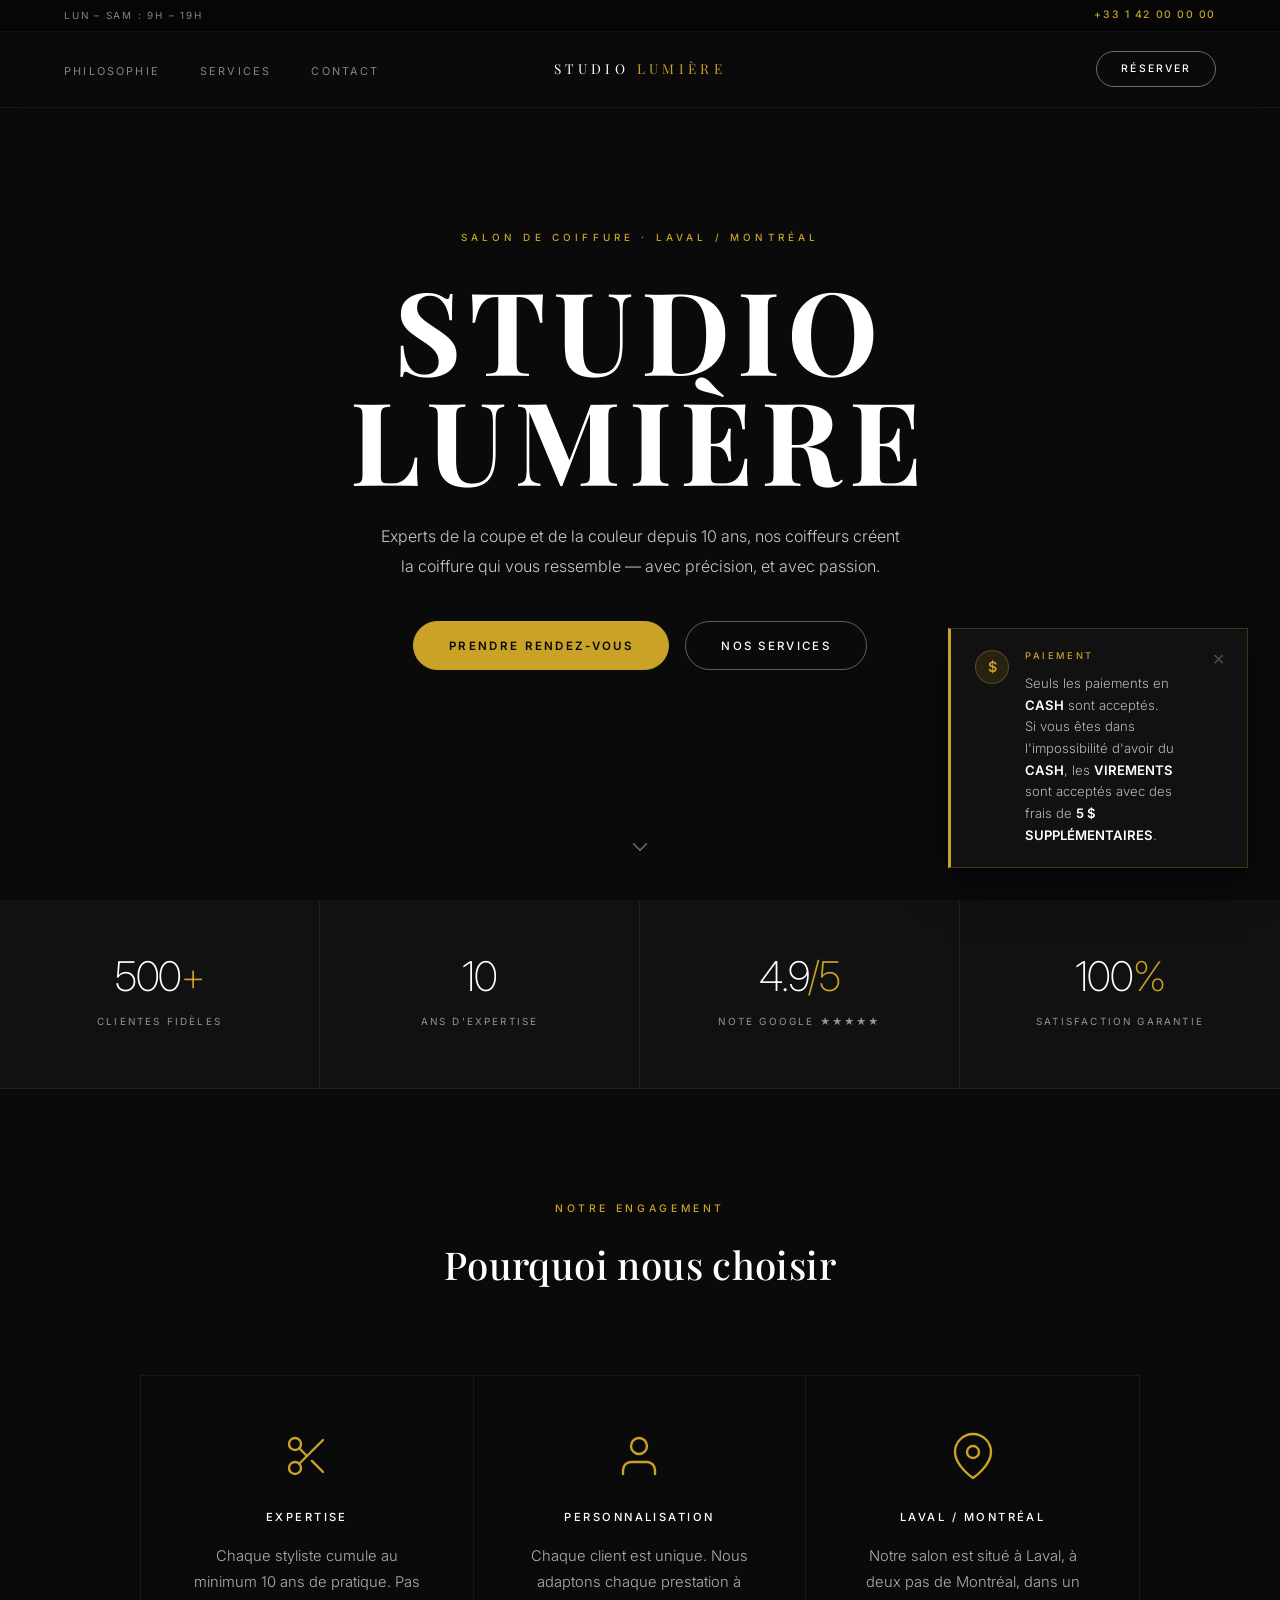
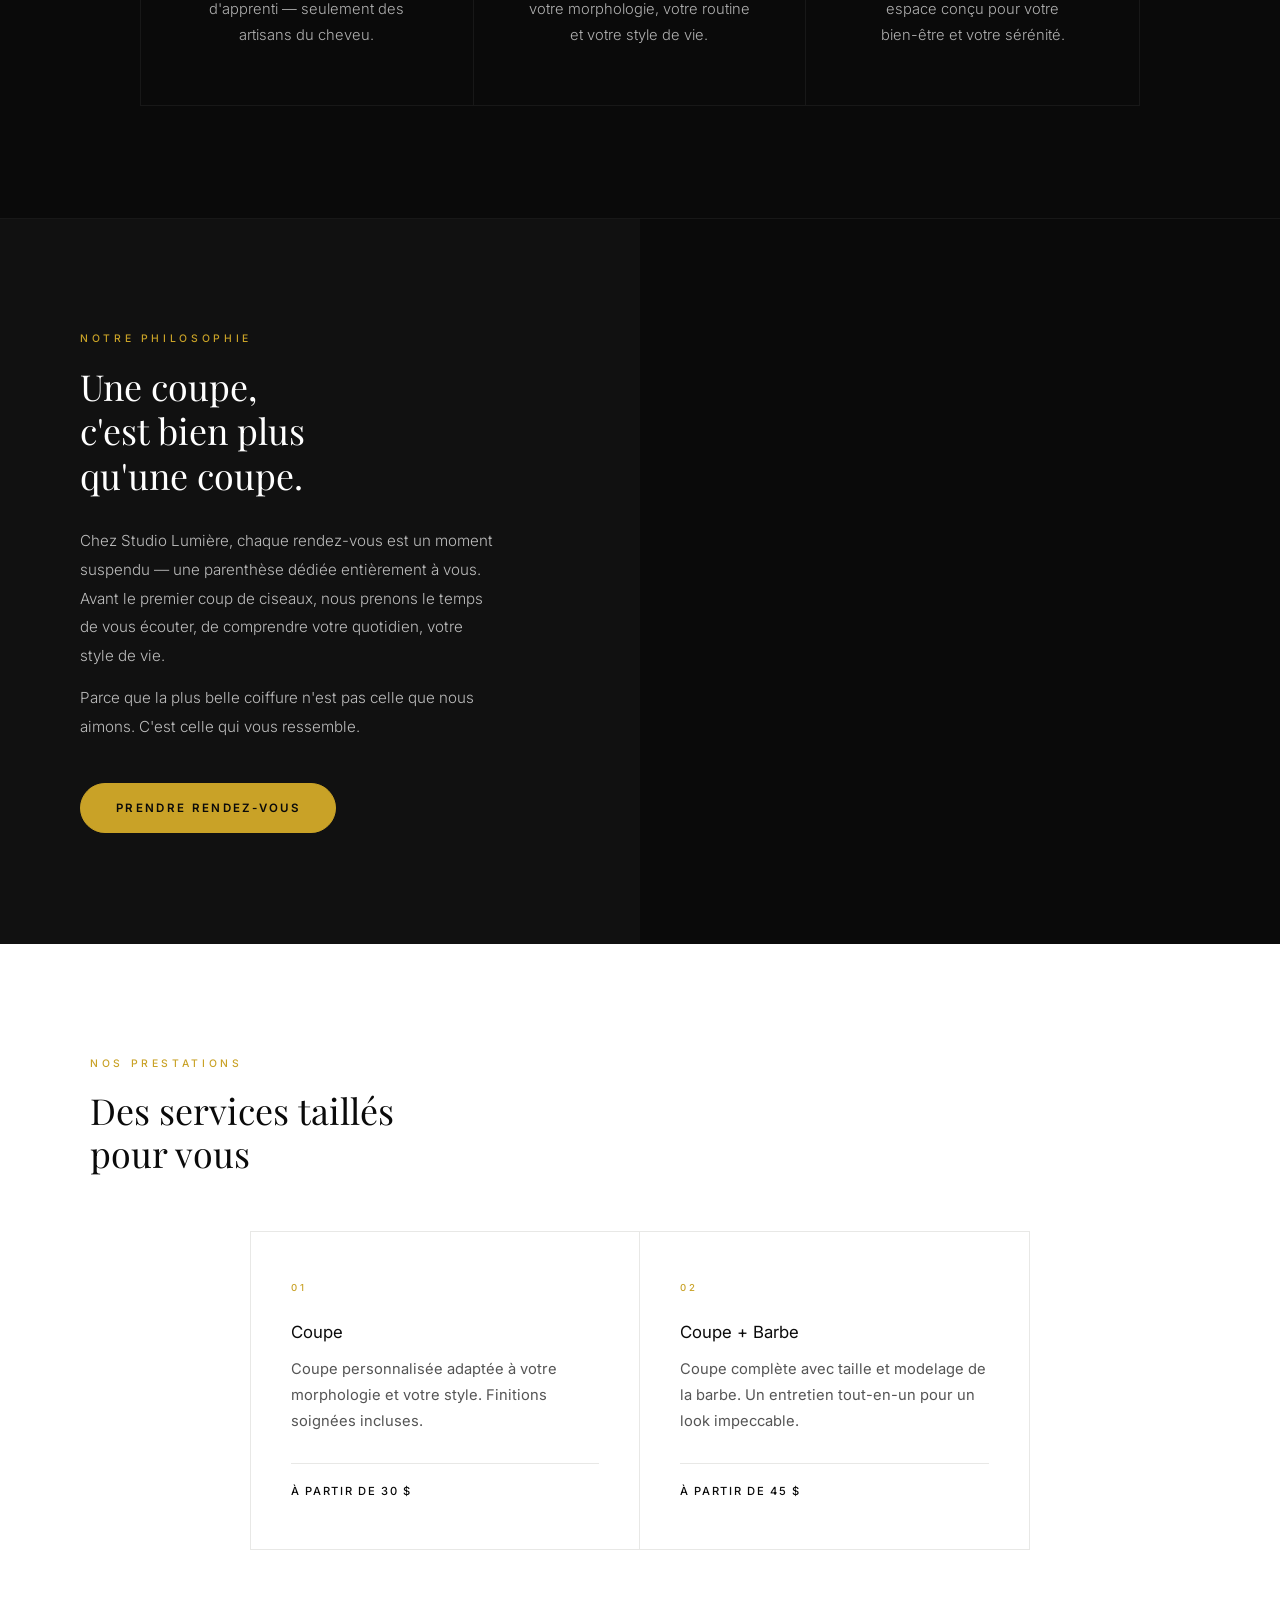
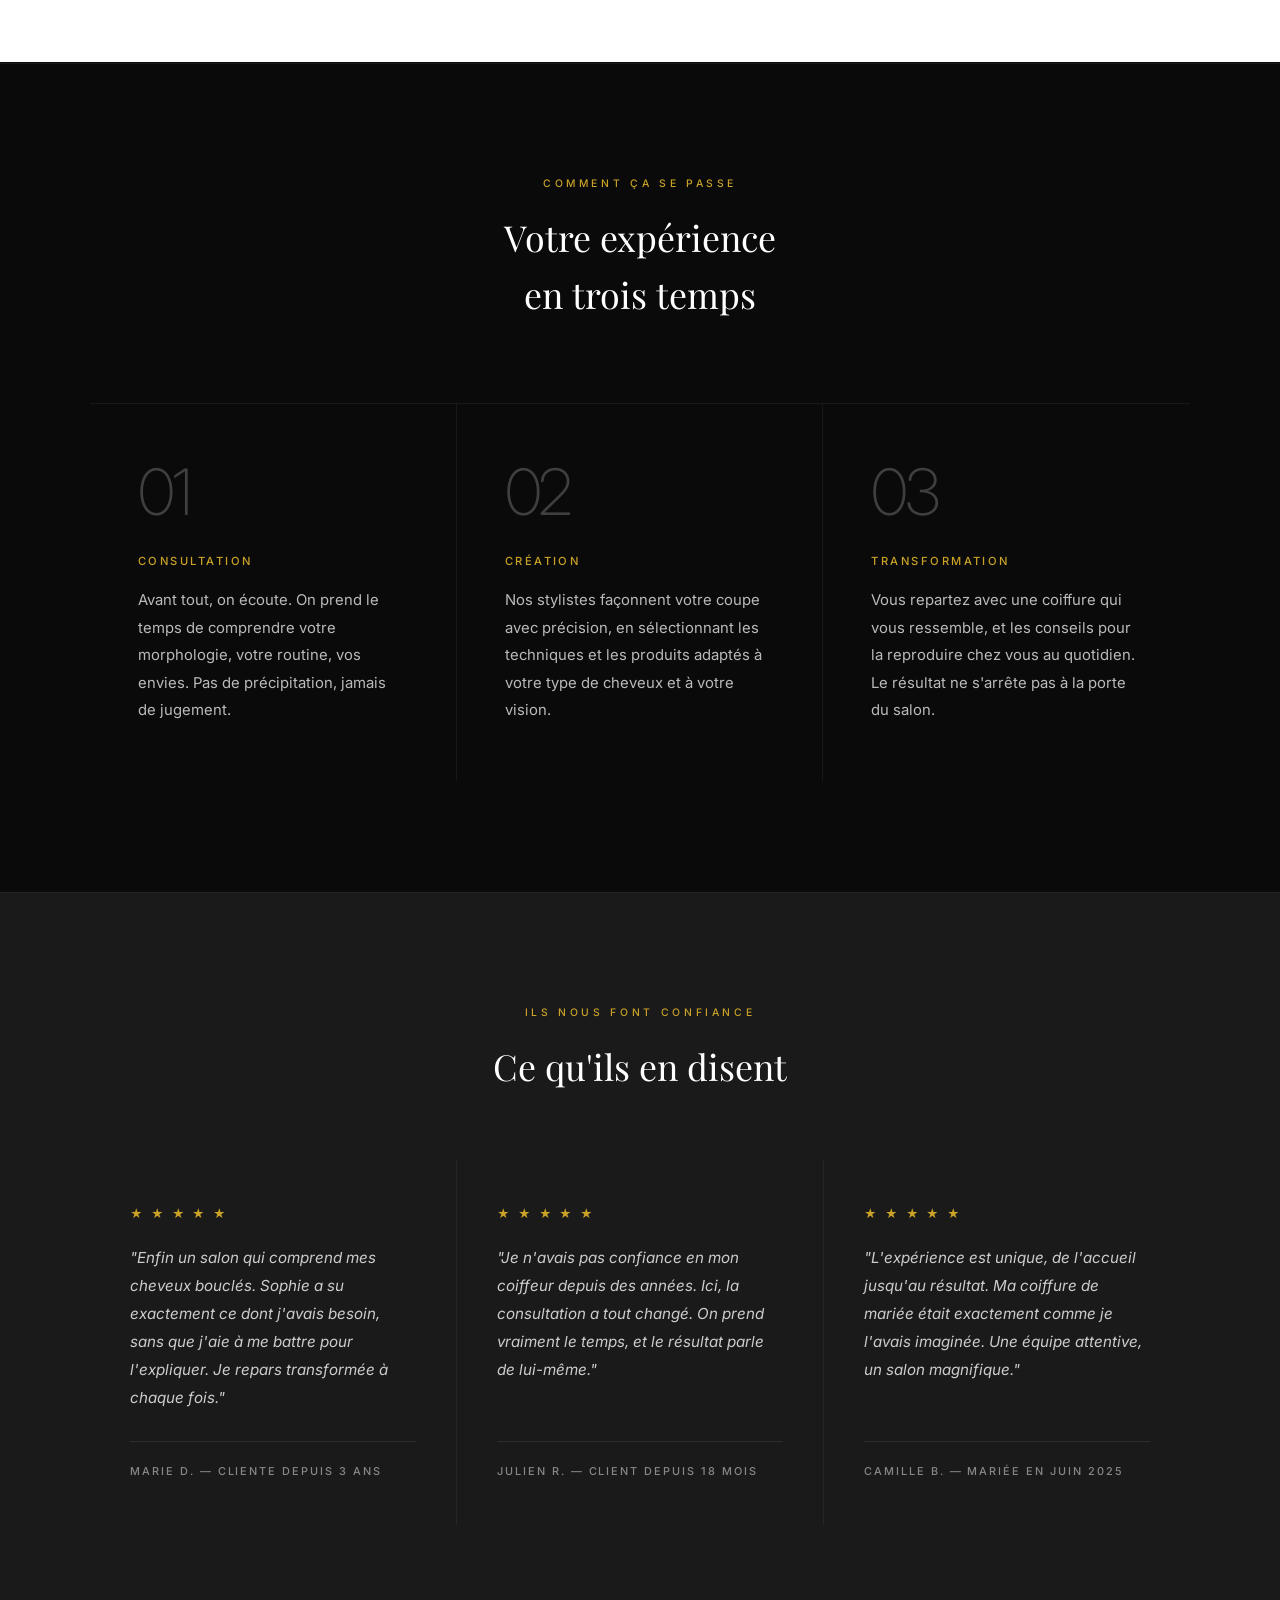
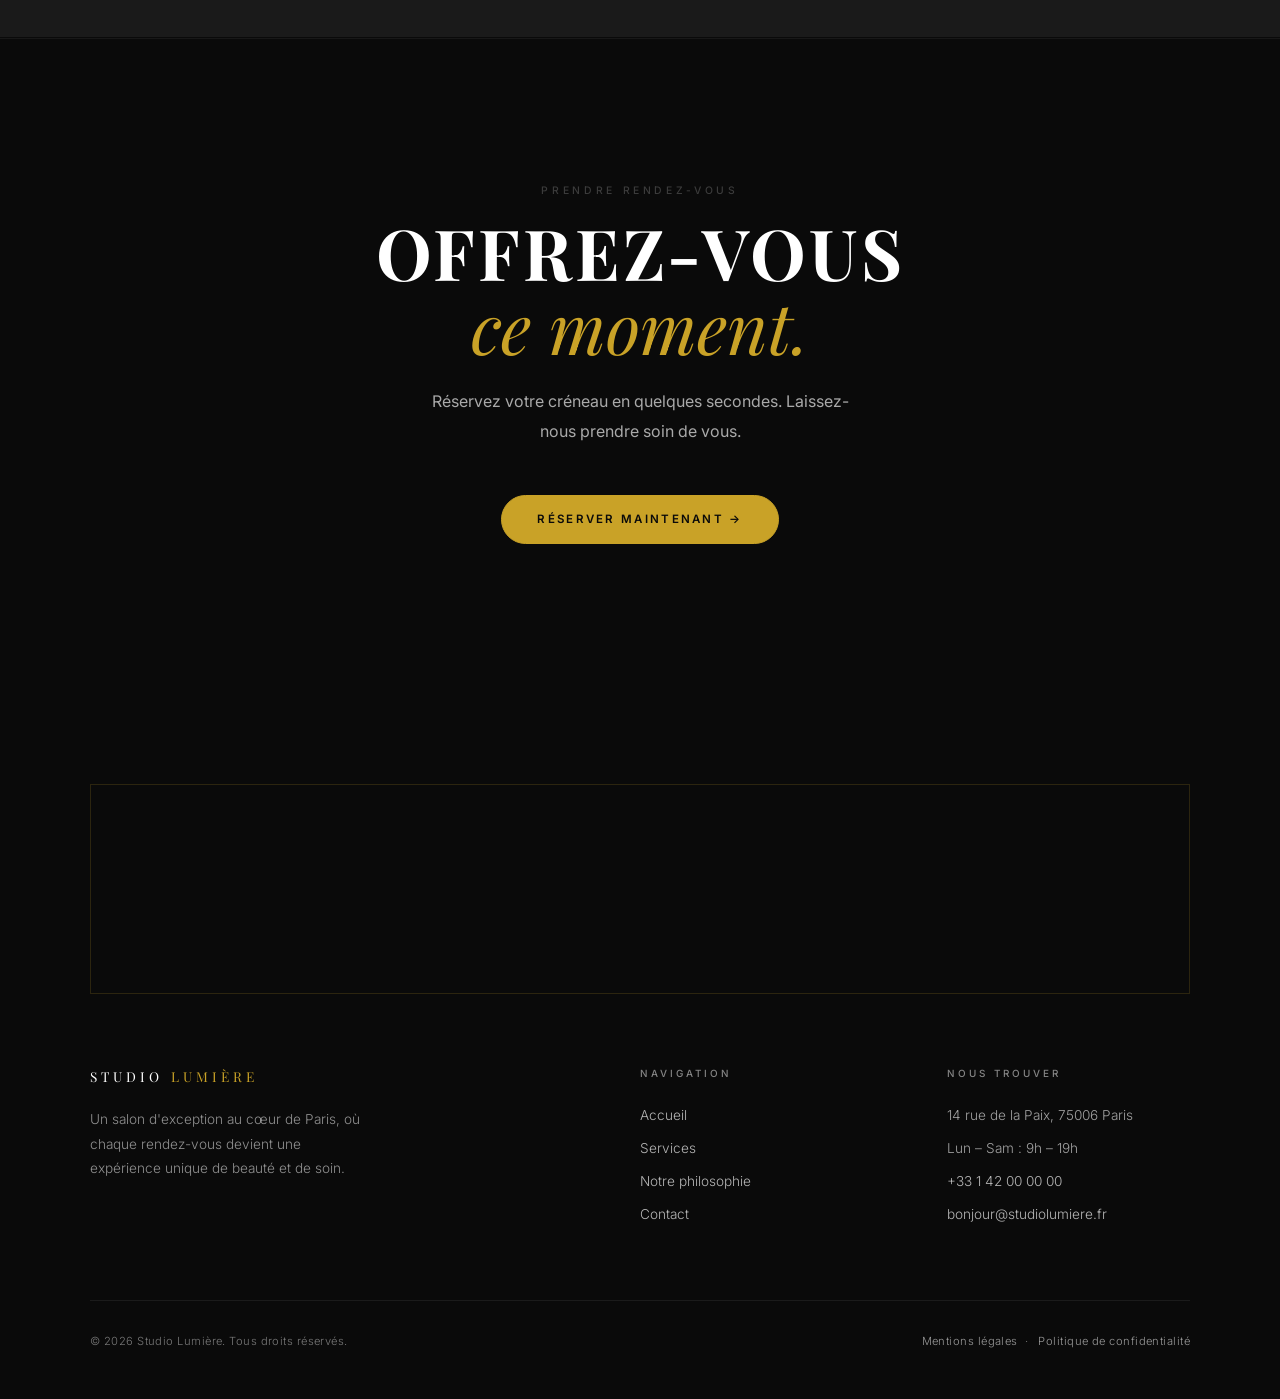
==== commit bbe817e2: "Add files via upload" ====
--- a/index.html
+++ b/index.html
@@ -10,6 +10,7 @@
   <link href="https://fonts.googleapis.com/css2?family=Playfair+Display:ital,wght@0,400;0,500;0,700;1,400;1,500&family=Inter:wght@300;400;500;600&display=swap" rel="stylesheet" />
   <link rel="stylesheet" href="style.css" />
   <link rel="stylesheet" href="animations.css" />
+  <script>history.scrollRestoration = 'manual'; window.scrollTo(0, 0);</script>
   <style>
 
     /* ── PALETTE & TYPOGRAPHIE (override style.css) ── */
@@ -371,8 +372,8 @@
 
     .services-grid {
       display: grid;
-      grid-template-columns: repeat(3, 1fr);
-      max-width: 1100px;
+      grid-template-columns: repeat(2, 1fr);
+      max-width: 780px;
       margin: 0 auto;
       border: 1px solid #e8e8e6;
     }
@@ -381,7 +382,6 @@
       background: #fff;
       padding: 3rem 2.5rem;
       border-right: 1px solid #e8e8e6;
-      border-bottom: 1px solid #e8e8e6;
       transition: background 0.3s;
       position: relative;
       overflow: hidden;
@@ -398,8 +398,7 @@
 
     .service-card:hover { background: #f7f7f5; }
     .service-card:hover::after { width: 100%; }
-    .service-card:nth-child(3n)    { border-right: none; }
-    .service-card:nth-child(n+4)   { border-bottom: none; }
+    .service-card:nth-child(2n)    { border-right: none; }
 
     .service-num {
       font-size: 0.6rem;
@@ -609,6 +608,22 @@
     .footer-col ul li a   { color: rgba(255,255,255,0.7)  !important; }
     .footer-bottom        { color: rgba(255,255,255,0.45) !important; }
     .footer-bottom a      { color: rgba(255,255,255,0.58) !important; }
+
+    .footer-map {
+      max-width: 1100px;
+      margin: 0 auto 4.5rem;
+      height: 210px;
+      overflow: hidden;
+      border: 1px solid rgba(201, 162, 39, 0.18);
+    }
+
+    .footer-map iframe {
+      width: 100%;
+      height: 100%;
+      border: none;
+      display: block;
+      filter: invert(93%) hue-rotate(195deg) saturate(0.45) brightness(0.82);
+    }
 
     /* ── RESPONSIVE ── */
     @media (max-width: 900px) {
@@ -810,39 +825,15 @@
     <div class="services-grid">
       <div class="service-card">
         <span class="service-num">01</span>
-        <h3>Coupe femme</h3>
-        <p>Coupe personnalisée après diagnostic capillaire, shampoing, brushing et coiffage inclus.</p>
-        <span class="service-price">À partir de 65 $</span>
+        <h3>Coupe</h3>
+        <p>Coupe personnalisée adaptée à votre morphologie et votre style. Finitions soignées incluses.</p>
+        <span class="service-price">À partir de 30 $</span>
       </div>
       <div class="service-card">
         <span class="service-num">02</span>
-        <h3>Coupe homme</h3>
-        <p>Coupe moderne ou classique, taille de la barbe et finitions soignées à la demande.</p>
-        <span class="service-price">À partir de 35 $</span>
-      </div>
-      <div class="service-card">
-        <span class="service-num">03</span>
-        <h3>Coloration</h3>
-        <p>Balayage, ombré, couleur pleine ou mèches : une palette infinie pour révéler votre éclat.</p>
-        <span class="service-price">À partir de 90 $</span>
-      </div>
-      <div class="service-card">
-        <span class="service-num">04</span>
-        <h3>Soin &amp; kératine</h3>
-        <p>Masques restructurants, lissage brésilien et soins protéinés pour une chevelure éclatante.</p>
-        <span class="service-price">À partir de 75 $</span>
-      </div>
-      <div class="service-card">
-        <span class="service-num">05</span>
-        <h3>Coiffure de mariée</h3>
-        <p>Chignon, tresses ou ondulations romantiques — votre plus beau jour mérite le meilleur.</p>
-        <span class="service-price">Sur devis</span>
-      </div>
-      <div class="service-card">
-        <span class="service-num">06</span>
-        <h3>Soins naturels</h3>
-        <p>Gamme certifiée bio, sans sulfates ni silicones, respectueuse de votre cuir chevelu.</p>
-        <span class="service-price">À partir de 50 $</span>
+        <h3>Coupe + Barbe</h3>
+        <p>Coupe complète avec taille et modelage de la barbe. Un entretien tout-en-un pour un look impeccable.</p>
+        <span class="service-price">À partir de 45 $</span>
       </div>
     </div>
   </section>
@@ -913,6 +904,15 @@
 
   <!-- ⑨ FOOTER -->
   <footer id="contact">
+    <div class="footer-map">
+      <iframe
+        src="https://www.openstreetmap.org/export/embed.html?bbox=-73.7450%2C45.4950%2C-73.6950%2C45.5300&amp;layer=mapnik&amp;marker=45.5125%2C-73.7207"
+        title="Localisation Studio Lumière — H4J, Montréal, Québec"
+        loading="lazy"
+        referrerpolicy="no-referrer">
+      </iframe>
+    </div>
+
     <div class="footer-grid">
       <div class="footer-brand">
         <a href="index.html" class="nav-logo">Studio <span class="accent">Lumière</span></a>
--- a/animations.css
+++ b/animations.css
@@ -67,6 +67,147 @@
 
 
 /* ──────────────────────────────────────────
+   FAB PAIEMENT (mobile uniquement)
+────────────────────────────────────────── */
+
+.payment-fab {
+  position: fixed;
+  bottom: 1.5rem;
+  right: 1.5rem;
+  z-index: 8000;
+  width: 50px;
+  height: 50px;
+  border-radius: 50%;
+  background: #c9a227;
+  border: none;
+  cursor: pointer;
+  display: flex;
+  align-items: center;
+  justify-content: center;
+  font-size: 1.1rem;
+  font-weight: 700;
+  color: #0a0a0a;
+  font-family: 'Inter', sans-serif;
+  box-shadow: 0 4px 20px rgba(201, 162, 39, 0.45);
+  transform: scale(0);
+  opacity: 0;
+  transition: transform 0.45s cubic-bezier(0.34, 1.56, 0.64, 1), opacity 0.3s ease;
+}
+
+.payment-fab.is-visible {
+  transform: scale(1);
+  opacity: 1;
+  animation: fab-pulse 2.2s ease-in-out 0.6s 3;
+}
+
+@keyframes fab-pulse {
+  0%, 100% { box-shadow: 0 4px 20px rgba(201, 162, 39, 0.45); }
+  50%       { box-shadow: 0 4px 28px rgba(201, 162, 39, 0.7), 0 0 0 8px rgba(201, 162, 39, 0.15); }
+}
+
+@media (min-width: 769px) {
+  .payment-fab { display: none; }
+}
+
+
+/* ──────────────────────────────────────────
+   POPUP PAIEMENT
+────────────────────────────────────────── */
+
+.payment-notice {
+  position: fixed;
+  bottom: 2rem;
+  right: 2rem;
+  z-index: 8000;
+  width: 300px;
+  background: #111;
+  border: 1px solid rgba(201, 162, 39, 0.25);
+  border-left: 3px solid #c9a227;
+  padding: 1.3rem 1.4rem 1.3rem 1.5rem;
+  display: flex;
+  gap: 1rem;
+  align-items: flex-start;
+  box-shadow: 0 12px 40px rgba(0, 0, 0, 0.55);
+  transform: translateY(calc(100% + 2rem));
+  opacity: 0;
+  transition: transform 0.55s cubic-bezier(0.16, 1, 0.3, 1), opacity 0.55s ease;
+}
+
+.payment-notice.is-visible {
+  transform: translateY(0);
+  opacity: 1;
+}
+
+.payment-notice-icon {
+  width: 34px;
+  height: 34px;
+  border-radius: 50%;
+  background: rgba(201, 162, 39, 0.12);
+  border: 1px solid rgba(201, 162, 39, 0.3);
+  display: flex;
+  align-items: center;
+  justify-content: center;
+  flex-shrink: 0;
+  font-size: 0.9rem;
+  color: #c9a227;
+  font-weight: 600;
+  font-family: 'Inter', sans-serif;
+}
+
+.payment-notice-body { flex: 1; }
+
+.payment-notice-label {
+  display: block;
+  font-size: 0.58rem;
+  letter-spacing: 0.28em;
+  text-transform: uppercase;
+  color: #c9a227;
+  font-weight: 500;
+  margin-bottom: 0.55rem;
+  font-family: 'Inter', sans-serif;
+}
+
+.payment-notice-text {
+  font-size: 0.82rem;
+  line-height: 1.65;
+  color: rgba(255, 255, 255, 0.7);
+  font-family: 'Inter', sans-serif;
+  font-weight: 300;
+}
+
+.payment-notice-text strong {
+  color: #fff;
+  font-weight: 600;
+}
+
+.payment-notice-close {
+  background: none;
+  border: none;
+  color: rgba(255, 255, 255, 0.25);
+  font-size: 1rem;
+  line-height: 1;
+  cursor: pointer;
+  padding: 0;
+  flex-shrink: 0;
+  margin-top: 0.1rem;
+  transition: color 0.2s;
+  font-family: 'Inter', sans-serif;
+}
+
+.payment-notice-close:hover { color: #c9a227; }
+
+
+@media (max-width: 768px) {
+  .payment-notice {
+    left: 1rem;
+    right: 1rem;
+    bottom: 1rem;
+    width: auto;
+  }
+}
+
+
+/* ──────────────────────────────────────────
    ACCESSIBILITÉ — prefers-reduced-motion
 ────────────────────────────────────────── */
 
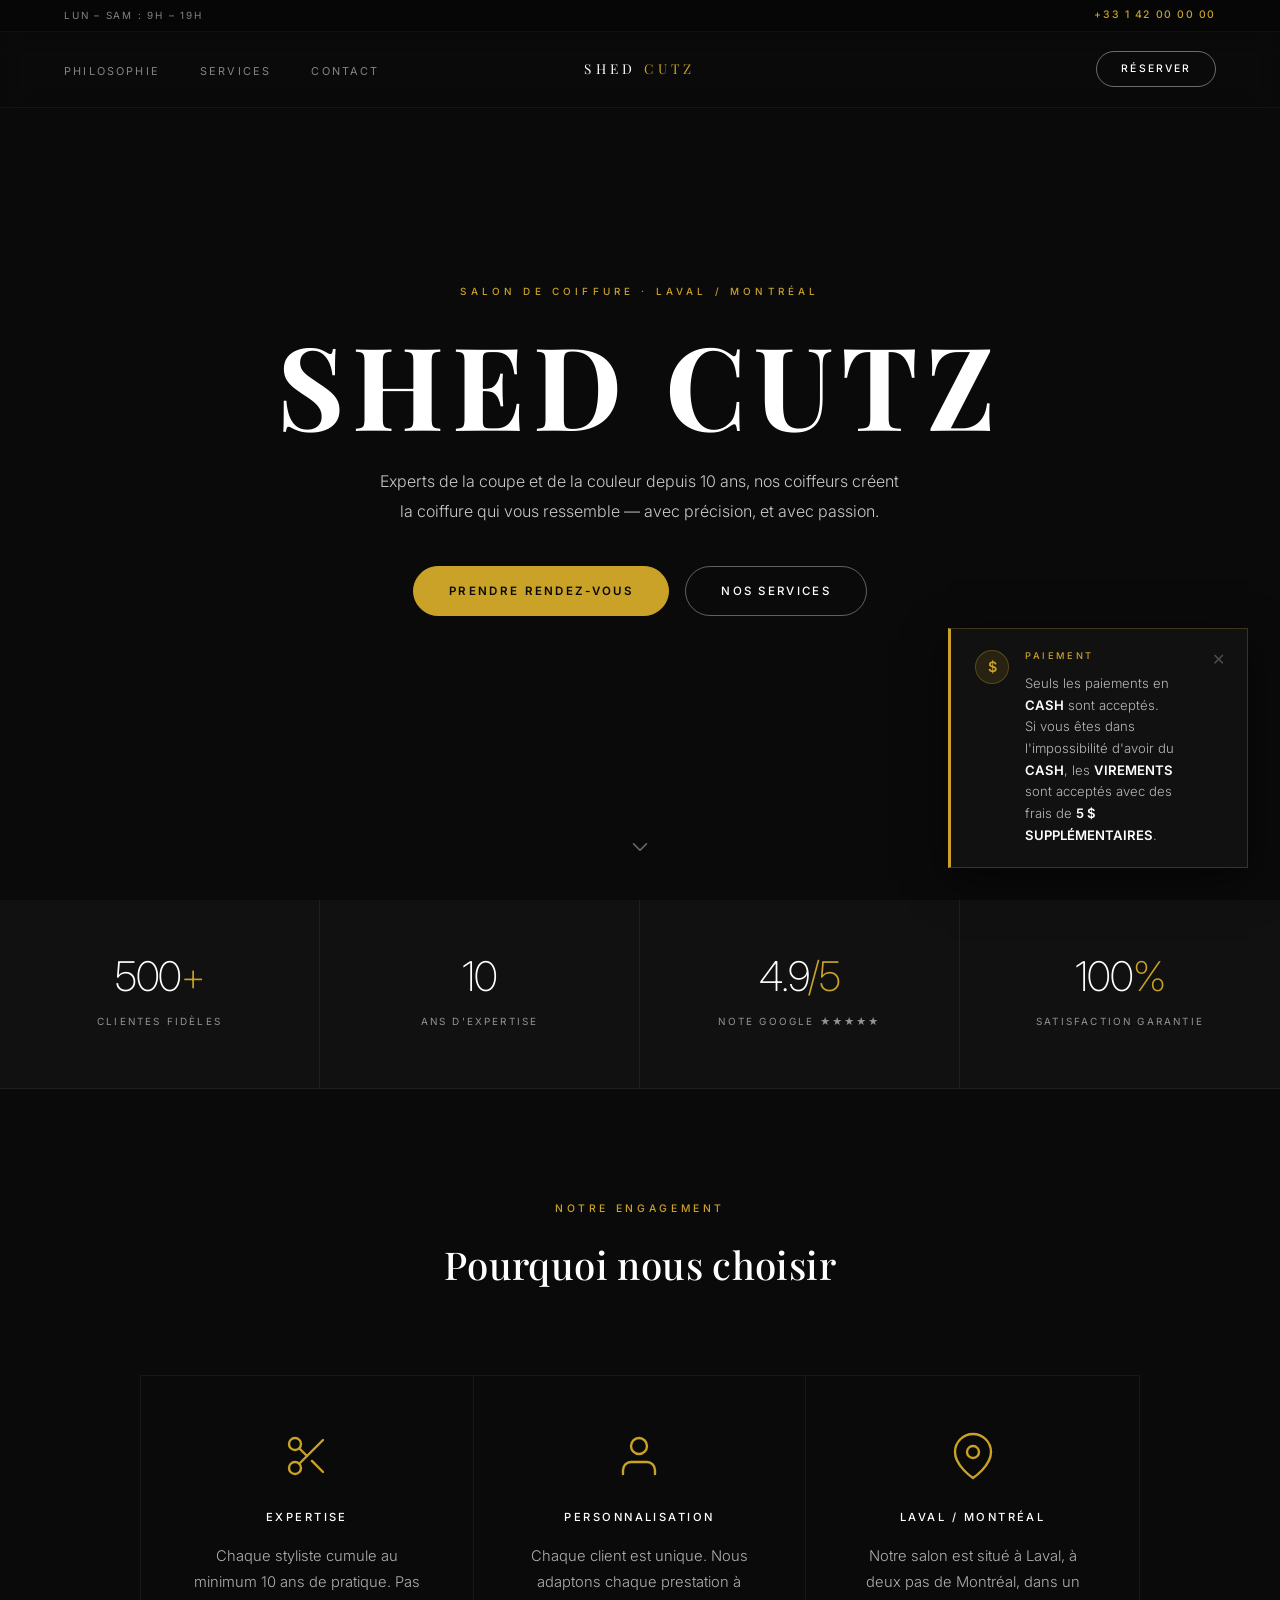
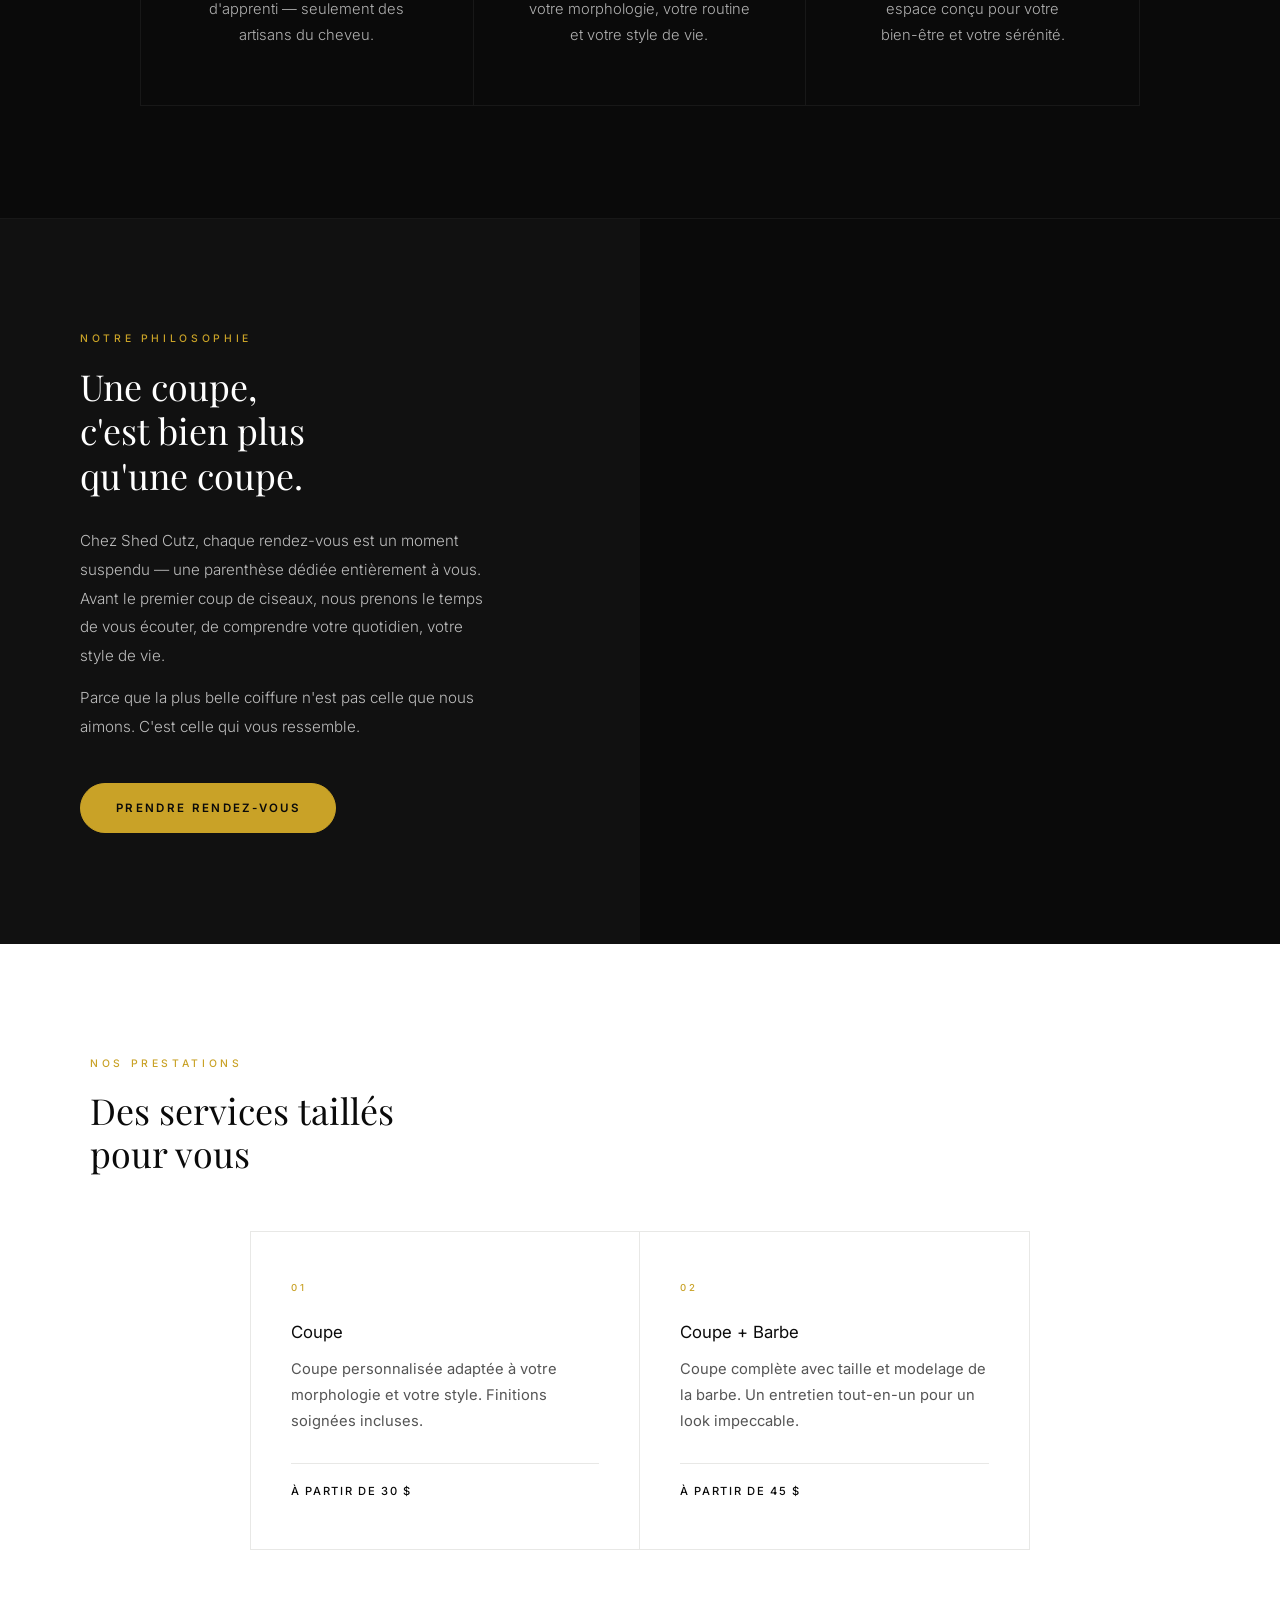
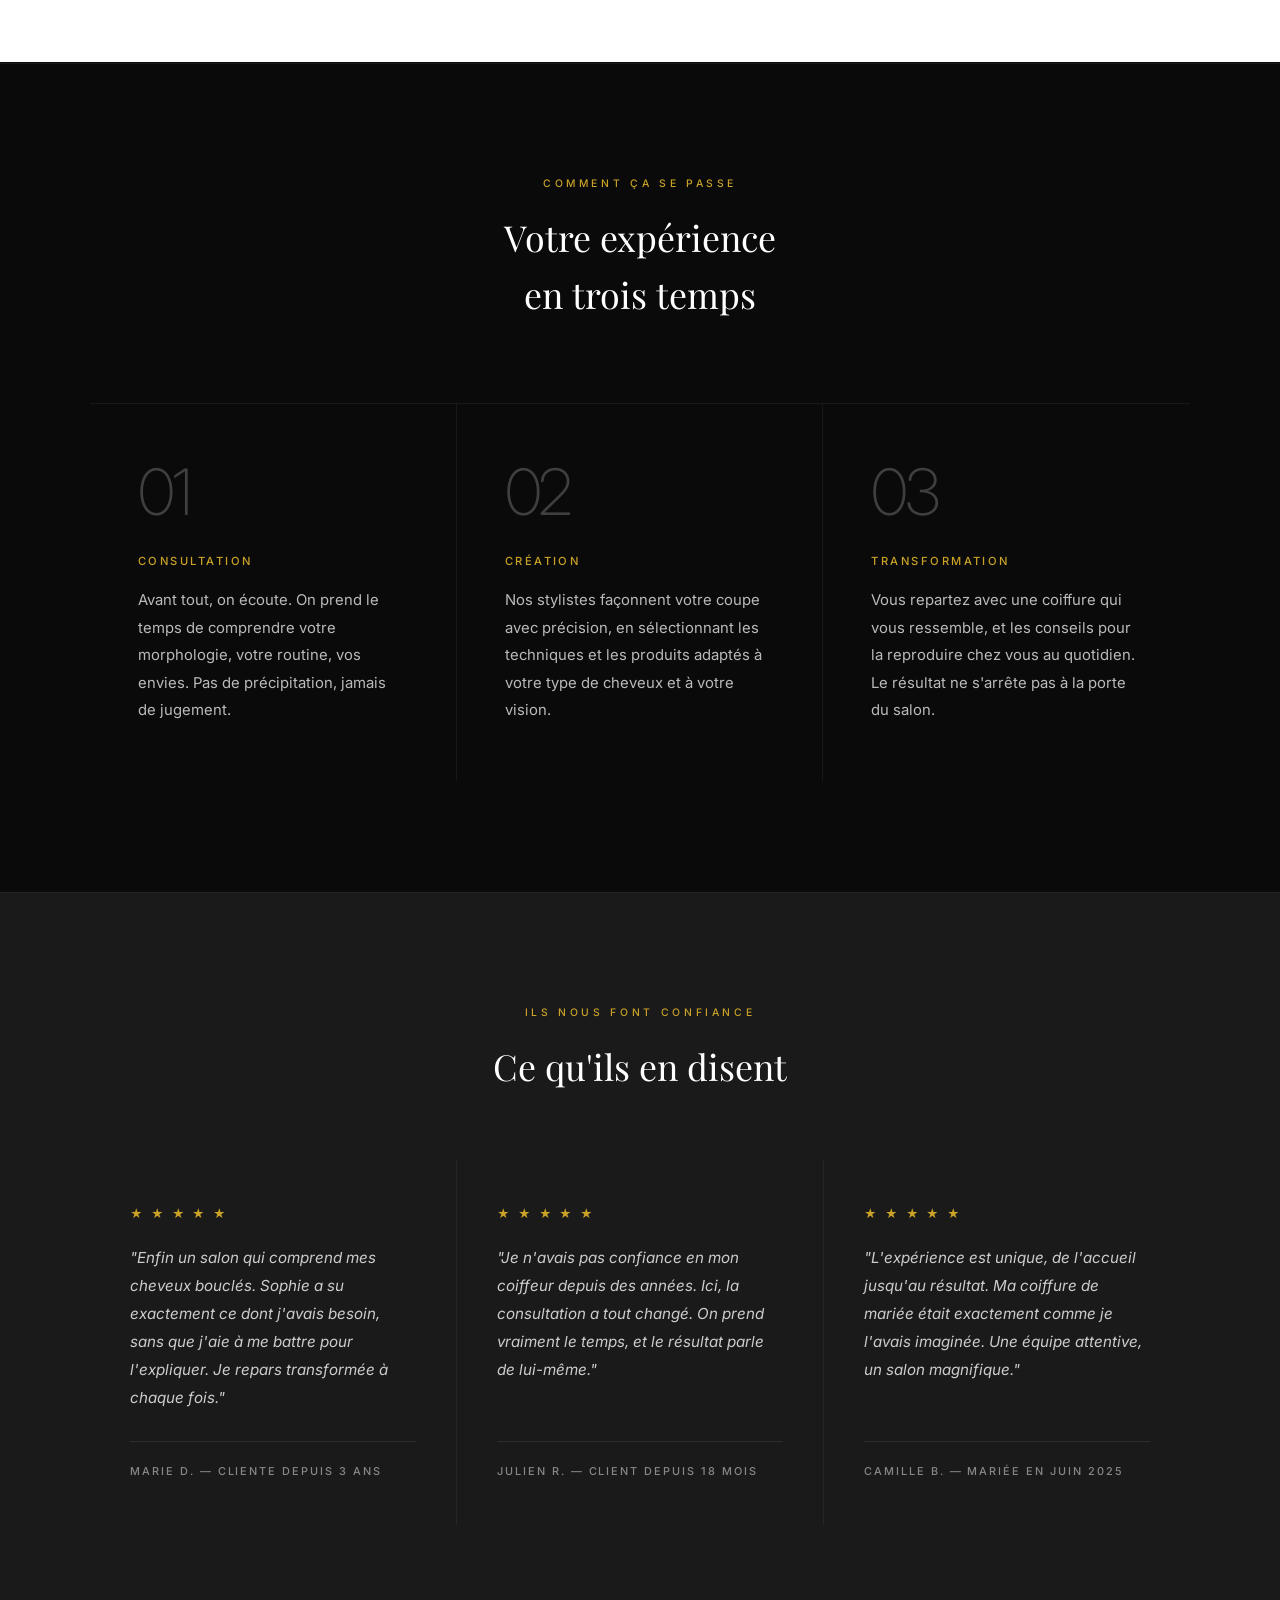
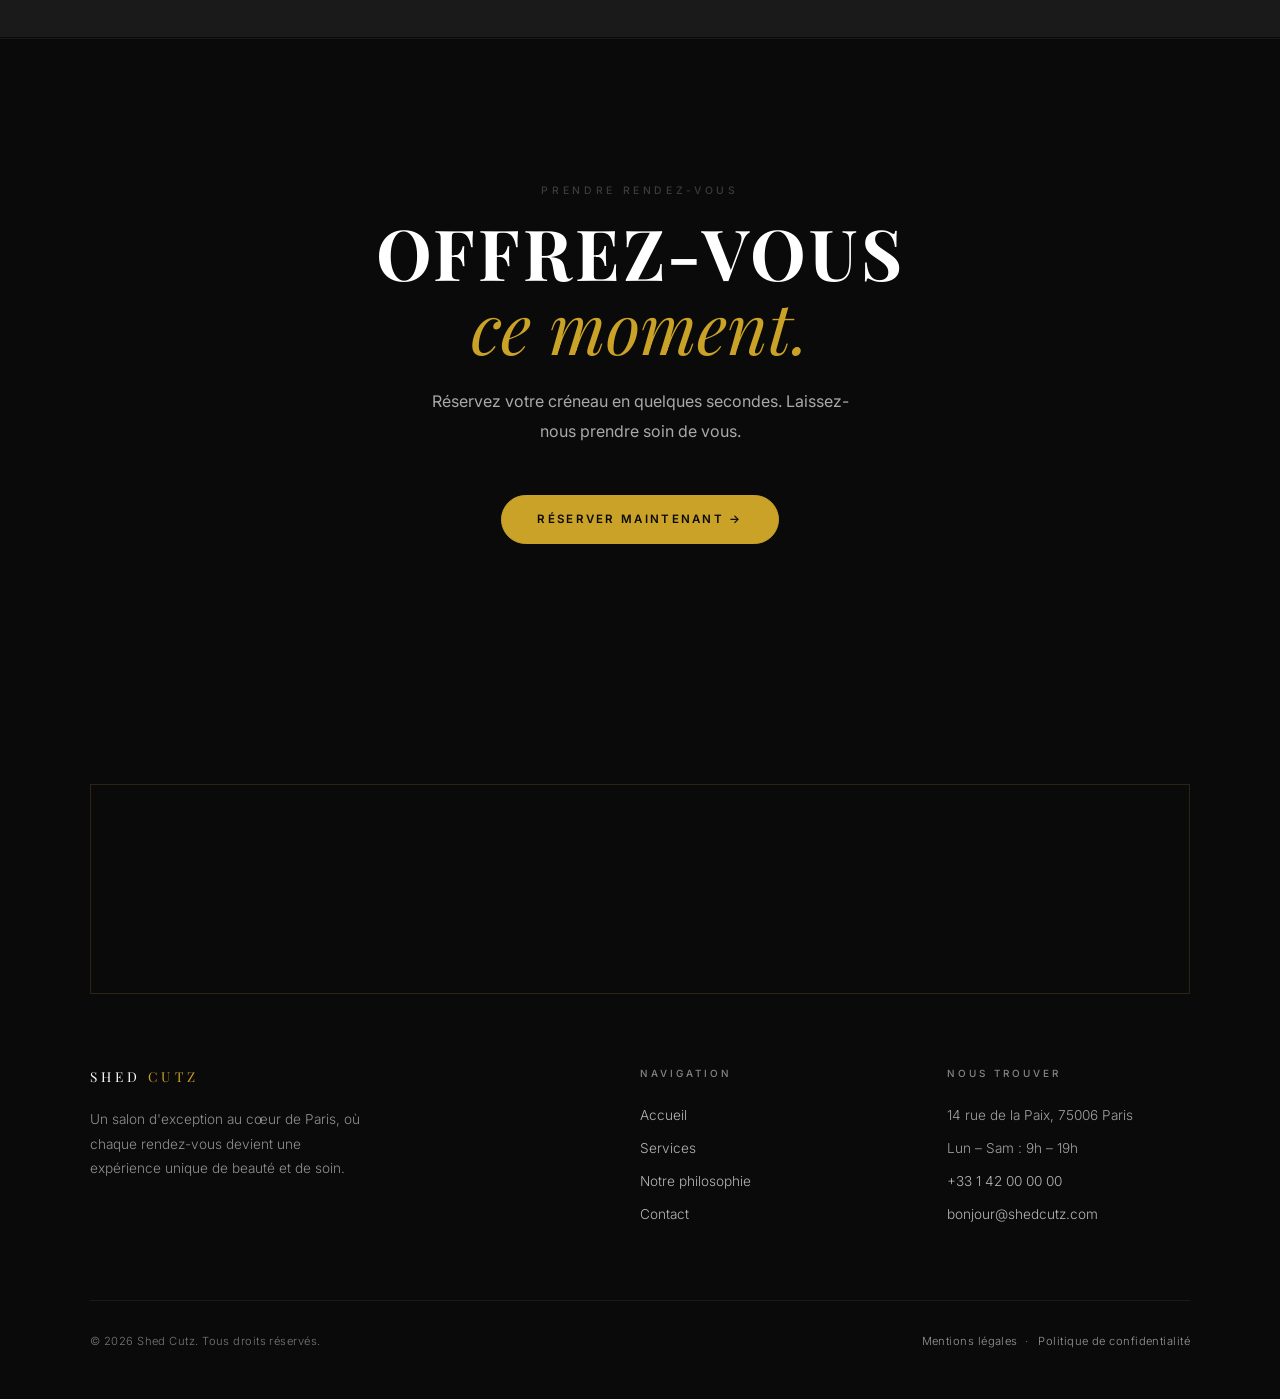
==== commit 16be6d95: "Add files via upload" ====
--- a/index.html
+++ b/index.html
@@ -3,8 +3,8 @@
 <head>
   <meta charset="UTF-8" />
   <meta name="viewport" content="width=device-width, initial-scale=1.0" />
-  <title>Studio Lumière — Salon de Coiffure à Paris</title>
-  <meta name="description" content="Studio Lumière, salon de coiffure à Laval / Montréal. Coupe, coloration, soins capillaires. Prenez rendez-vous en ligne." />
+  <title>Shed Cutz — Salon de Coiffure à Laval / Montréal</title>
+  <meta name="description" content="Shed Cutz, salon de coiffure à Laval / Montréal. Coupe, coloration, soins capillaires. Prenez rendez-vous en ligne." />
   <link rel="preconnect" href="https://fonts.googleapis.com" />
   <link rel="preconnect" href="https://fonts.gstatic.com" crossorigin />
   <link href="https://fonts.googleapis.com/css2?family=Playfair+Display:ital,wght@0,400;0,500;0,700;1,400;1,500&family=Inter:wght@300;400;500;600&display=swap" rel="stylesheet" />
@@ -690,7 +690,7 @@
       <li><a href="#contact">Contact</a></li>
     </ul>
 
-    <a href="index.html" class="nav-logo">Studio <span class="accent">Lumière</span></a>
+    <a href="index.html" class="nav-logo">Shed <span class="accent">Cutz</span></a>
 
     <div class="nav-cta">
       <a href="https://cal.com/rayan-vqnpnn" target="_blank" rel="noopener noreferrer" class="btn btn-outline-white">Réserver</a>
@@ -704,7 +704,7 @@
 
     <div class="hero-content">
       <span class="hero-eyebrow">Salon de coiffure · Laval / Montréal</span>
-      <h1>Studio Lumière</h1>
+      <h1>Shed Cutz</h1>
       <p class="hero-desc">
         Experts de la coupe et de la couleur depuis 10 ans,
         nos coiffeurs créent la coiffure qui vous ressemble —
@@ -798,7 +798,7 @@
       <span class="section-eyebrow">Notre philosophie</span>
       <h2>Une coupe,<br>c'est bien plus<br>qu'une coupe.</h2>
       <p>
-        Chez Studio Lumière, chaque rendez-vous est un moment suspendu —
+        Chez Shed Cutz, chaque rendez-vous est un moment suspendu —
         une parenthèse dédiée entièrement à vous. Avant le premier coup de
         ciseaux, nous prenons le temps de vous écouter, de comprendre votre
         quotidien, votre style de vie.
@@ -907,7 +907,7 @@
     <div class="footer-map">
       <iframe
         src="https://www.openstreetmap.org/export/embed.html?bbox=-73.7450%2C45.4950%2C-73.6950%2C45.5300&amp;layer=mapnik&amp;marker=45.5125%2C-73.7207"
-        title="Localisation Studio Lumière — H4J, Montréal, Québec"
+        title="Localisation Shed Cutz — H4J, Montréal, Québec"
         loading="lazy"
         referrerpolicy="no-referrer">
       </iframe>
@@ -915,7 +915,7 @@
 
     <div class="footer-grid">
       <div class="footer-brand">
-        <a href="index.html" class="nav-logo">Studio <span class="accent">Lumière</span></a>
+        <a href="index.html" class="nav-logo">Shed <span class="accent">Cutz</span></a>
         <p>Un salon d'exception au cœur de Paris, où chaque rendez-vous devient une expérience unique de beauté et de soin.</p>
       </div>
 
@@ -935,13 +935,13 @@
           <li>14 rue de la Paix, 75006 Paris</li>
           <li>Lun – Sam : 9h – 19h</li>
           <li><a href="tel:+33142000000">+33 1 42 00 00 00</a></li>
-          <li><a href="mailto:bonjour@studiolumiere.fr">bonjour@studiolumiere.fr</a></li>
+          <li><a href="mailto:bonjour@shedcutz.com">bonjour@shedcutz.com</a></li>
         </ul>
       </div>
     </div>
 
     <div class="footer-bottom">
-      <span>&copy; 2026 Studio Lumière. Tous droits réservés.</span>
+      <span>&copy; 2026 Shed Cutz. Tous droits réservés.</span>
       <span>
         <a href="mentions-legales.html">Mentions légales</a>&nbsp;&nbsp;·&nbsp;&nbsp;
         <a href="confidentialite.html">Politique de confidentialité</a>
